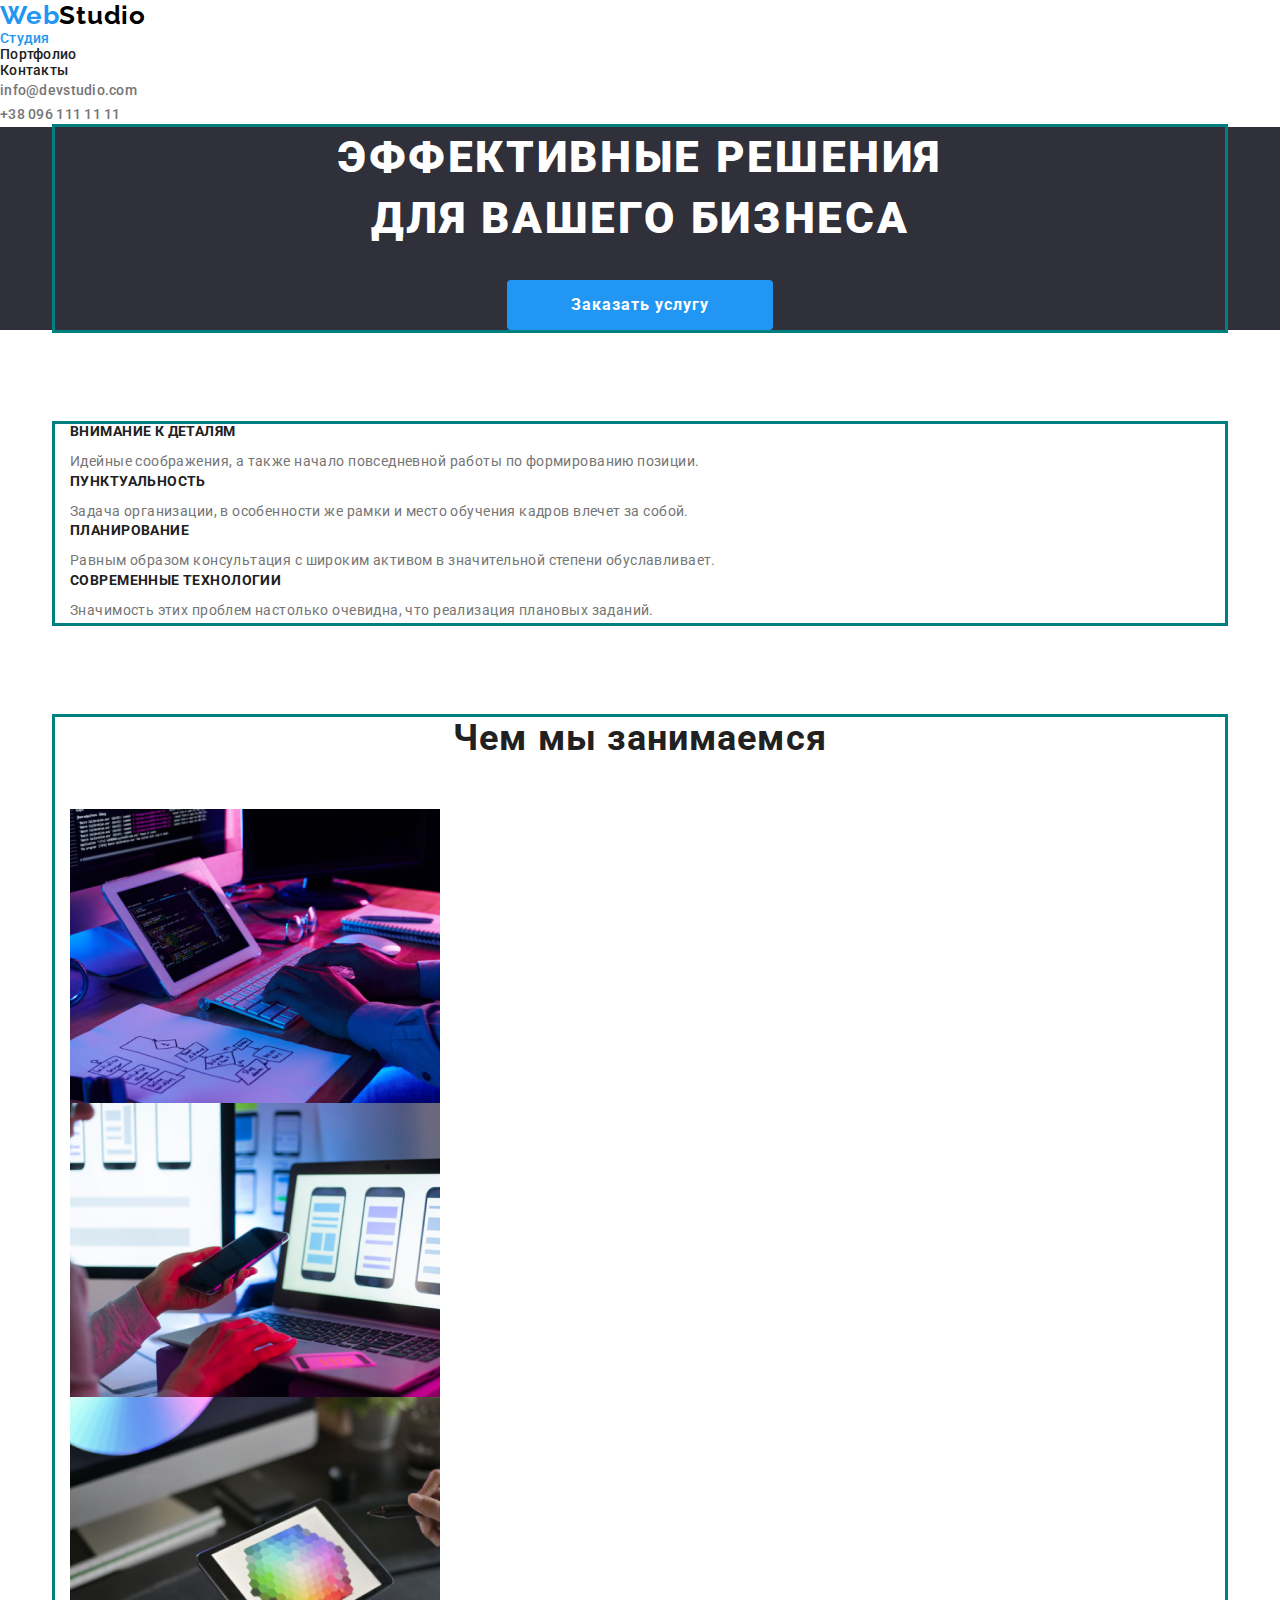
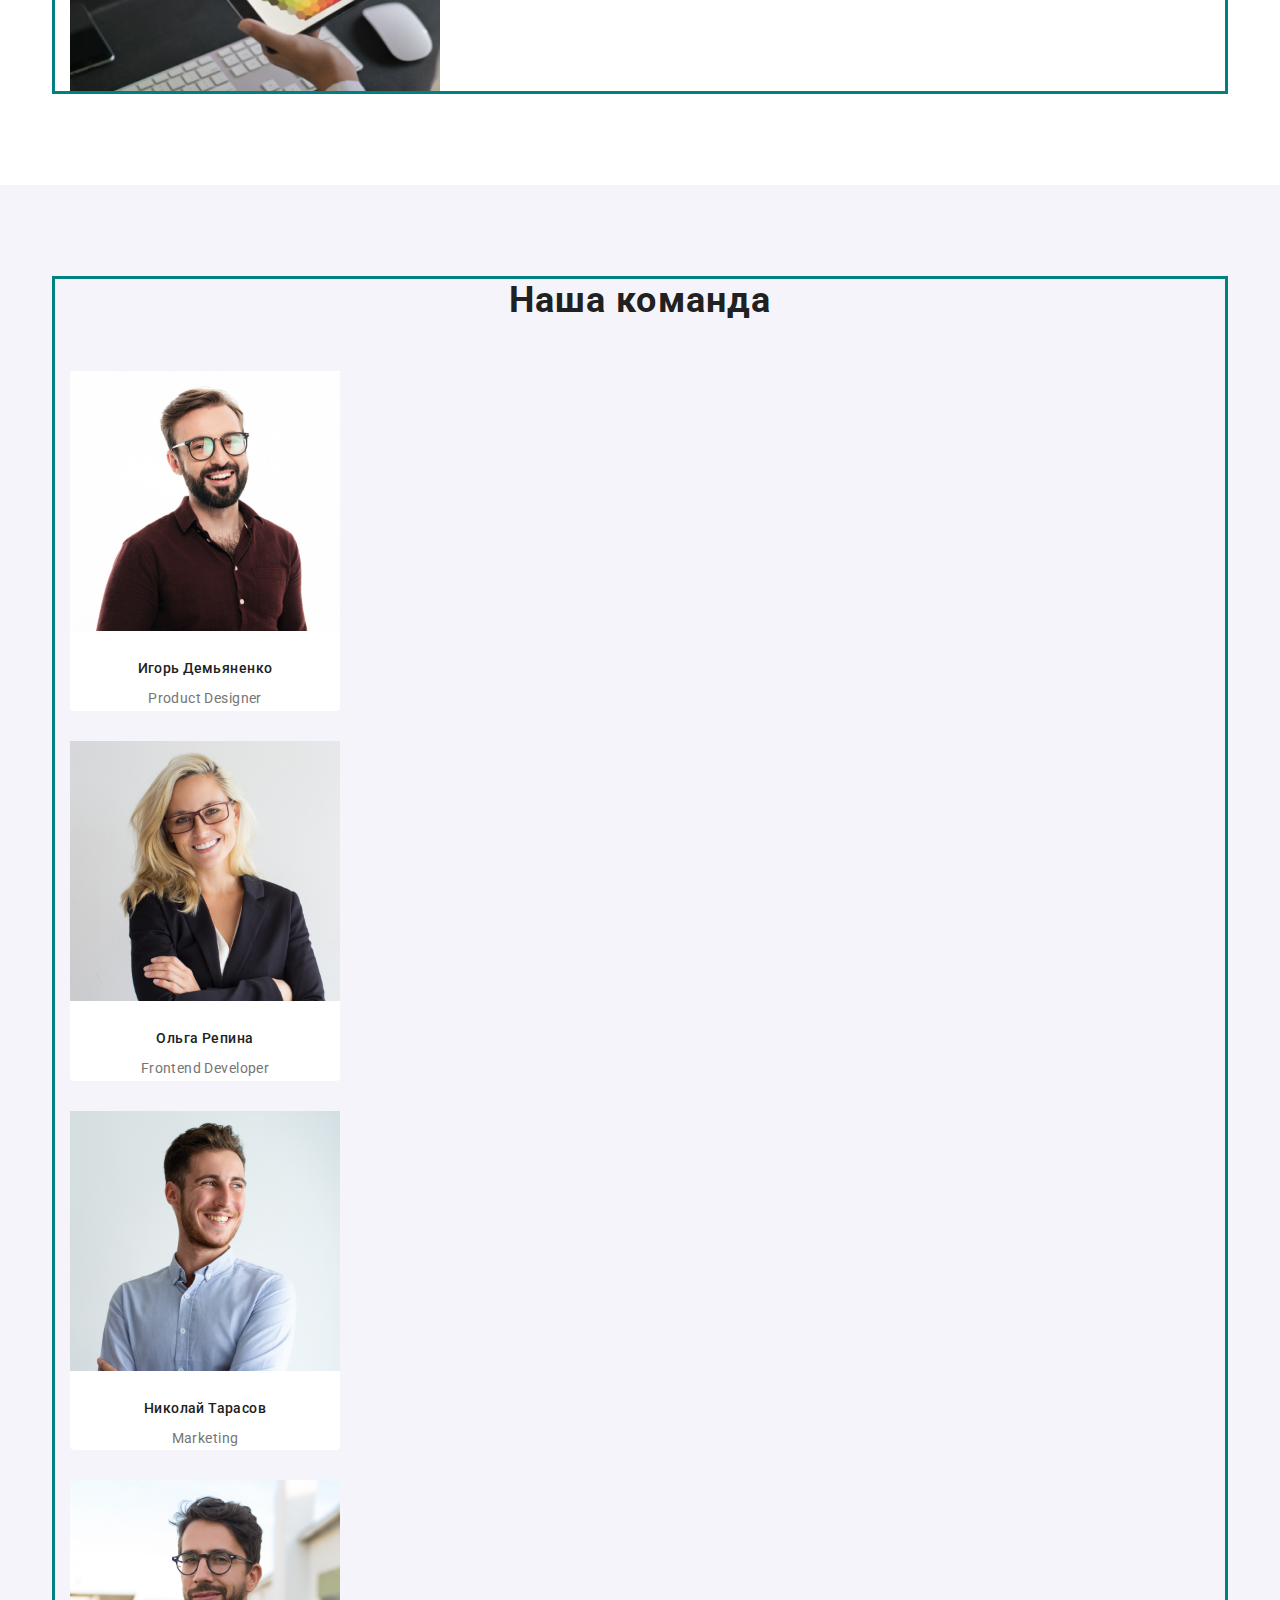
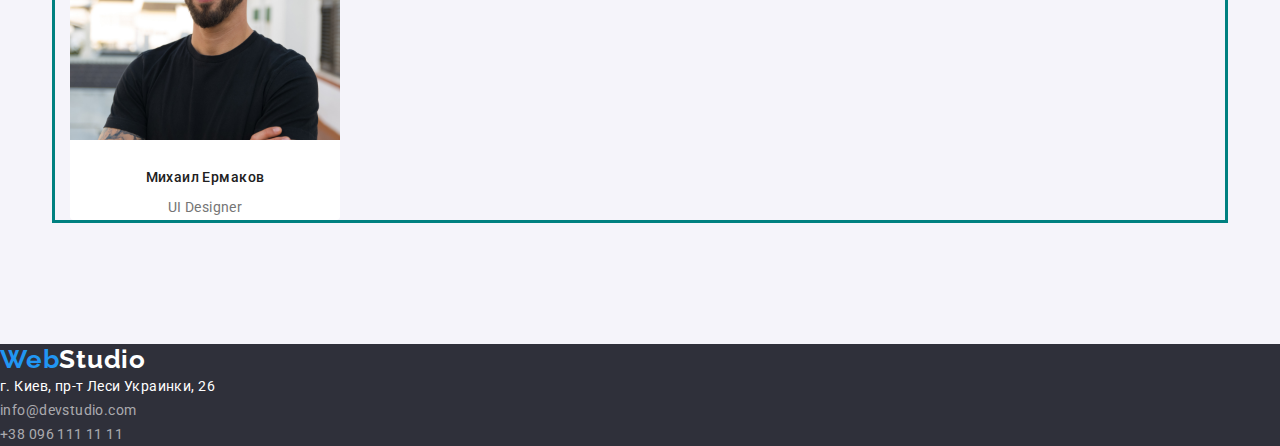
==== index.html @ fd67ffde "добавил вертикалные отспупы" ====
<!DOCTYPE html>
<html 
lang="ru">
<head>
<meta http-equiv="Content-Type" content="text/html;charset=UTF-8">
<title>WebStudio</title>
<link rel="stylesheet" href="https://cdnjs.cloudflare.com/ajax/libs/modern-normalize/1.0.0/modern-normalize.min.css">
<link rel="preconnect" href="https://fonts.gstatic.com">
<link href="https://fonts.googleapis.com/css2?family=Raleway:wght@700&family=Roboto:wght@400;500;700;900&display=swap" rel="stylesheet">
<link rel="stylesheet" href="./css/styles.css">      
</head>
    <body>
            <!-- Шапка сайта -->
            <header>
                <div class="nav-container">
                    <nav class="site-nav">
                        <div class="logo-container">
                            <a class="logo link" href="./index.html">
                                <p><span class="logo-part">Web</span>Studio</p>
                            </a>
                        </div>
                        <ul>
                            <li><a class="site-nav link current" href="#">Студия</a></li>
                            <li><a class="site-nav link" href="./portfolio.html">Портфолио</a></li>
                            <li><a class="site-nav link" href="#">Контакты</a></li>
                        </ul>
                    </nav>
                </div>
                <div class="contacts-container">
                    <ul class="auth-nav">
                        <li><a class="link" href="mailto:info@devstudio.com">info@devstudio.com</a></li>
                        <li><a class="link" href="tel:+380961111111">+38 096 111 11 11</a></li>
                    </ul>
                </div>
            </header>
            <main class="main">
                <!--Герой-->
                    <section class="hero"> 
                        <div class="container">
                        <h1 class="hero-title">Эффективные решения<br /> для вашего бизнеса</h1>
                        <button class="primary-button"><span class="primary-button">Заказать услугу</span></button>
                        </div>
                    </section>
                <!--Особенности-->
                    <section class="section">
                        <div class="container">
                            <h2 class="section-title"><span class="hidden">Особенности</span></h2>
                            <ul class="features-list">
                                <li>
                                    <h3 class="title">Внимание к деталям</h3>
                                    <p>Идейные соображения, а также начало повседневной работы по формированию позиции.</p>
                                </li>
                                <li>
                                    <h3 class="title">Пунктуальность</h3>
                                    <p>Задача организации, в особенности же рамки и место обучения кадров влечет за собой.</p>
                                </li>
                                <li>
                                    <h3 class="title">Планирование</h3>
                                    <p>Равным образом консультация с широким активом в значительной степени обуславливает.</p>
                                </li>
                                <li>
                                    <h3 class="title">Современные технологии</h3>
                                    <p>Значимость этих проблем настолько очевидна, что реализация плановых заданий.</p>
                                </li>
                            </ul>
                        </div>
                    </section>
                <!--Чем мы занимаемся-->
                    <section class="section">
                        <div class="container">
                        <h2 class="section-title">Чем мы занимаемся</h2>
                        <ul class="features-list">
                            <li>
                                <a class="link" href="#">
                                    <img class="image" src="./images/box1.jpg" alt="рабочее место" width="370" height="294"></a>
                            </li>
                            <li>
                                <a class="link" href="#">
                                    <img class="image" src="./images/box2.jpg" alt="работа за ноутбуком" width="370" height="294"></a>
                            </li>
                            <li>
                                <a class="link" href="#">
                                    <img class="image" src="./images/box3.jpg" alt="планшет в руке" width="370" height="294"></a>
                            </li>
                        </ul>
                        </div>
                    </section>
                <!--Наша команда-->
                    <section class="section-holder">
                        <div class="container">
                            <h2 class="section-title">Наша команда</h2>
                             <div class="team">
                                <ul class="features-box">
                                    <li>
                                    <img class="image" src="./images/img1.jpg" alt="Фото дизайнера" width="270" height="260">
                                    <h3 class="title">Игорь Демьяненко</h3>
                                    <p>Product Designer</p>
                                    </li>
                                     <li>
                                    <img class="image" src="./images/img2.jpg" alt="Фото разработчика" width="270" height="260">
                                    <h3 class="title">Ольга Репина</h3>
                                    <p>Frontend Developer</p>
                                     </li>
                                     <li>
                                    <img class="image" src="./images/img3.jpg" alt="Фото маркетолога" width="270" height="260">
                                    <h3 class="title">Николай Тарасов</h3>
                                    <p>Marketing</p>
                                     </li>
                                     <li>
                                    <img class="image" src="./images/img4.jpg" alt="Фото UI дизайнера" width="270" height="260">
                                    <h3 class="title">Михаил Ермаков</h3>
                                    <p>UI Designer</p>
                                    </li>
                                </ul>
                            </div>
                        </div>
                    </section>
            </main>
            <!-- Футер -->
            <footer class="footer">
                <div class="logo-container">
                    <a class="link" href="./index.html">
                        <p class="logo-sub"><span class="logo-part">Web</span>Studio</p>
                    </a>
                </div>
                <address class="address-container">
                    <p class="address-text">г. Киев, пр-т Леси Украинки, 26</p>
                </address>
                <ul class="items">
                    <li><a class="item" href="mailto:info@devstudio.com">info@devstudio.com</a></li>
                    <li><a class="item" href="tel:+380961111111">+38 096 111 11 11</a></li>
                </ul>
            </footer>
    </body>
</html>
---- css/styles.css ----
h1,
h2,
h3,
h4,
h5,
h6 {
  margin: 0;
}
*,
*::before,
*::after {
  box-sizing: border-box;
}
:root {
  --primary-text-color: #757575;
  --second-text-color: #ffffff;
  --title-text-color: #212121;
  --accent-color: #2196f3;
  --primary-bg-color: #ffffff;
  --second-bg-color: #2f303a;
  --section-bg-color: #f5f4fa;
}
.container {
  margin-left: auto;
  margin-right: auto;
  width: 1170px;
  padding: 0px 15px;
  outline: 3px solid teal;
}
/* Стили для index.html */

/* Header */
.nav-container {
}
.contacts-container {
}
.auth-nav .link {
  color: var(--primary-text-color);
  font-weight: 500;
  font-size: 14px;
  line-height: 1.14;
  letter-spacing: 0.02em;
}
body {
  margin: 0;
  font-family: 'Raleway', sans-serif;
  font-family: 'Roboto', sans-serif;
  background-color: var(--primary-bg-color);
  color: var(--primary-text-color);
  font-style: normal;
  font-weight: 400;
  font-size: 14px;
  line-height: 1.7;
  letter-spacing: 0.03em;
}
ul {
  padding: 0;
  margin: 0;
  list-style: none;
}
.link {
  text-decoration: none;
}

.auth-nav .link:hover,
.auth-nav .link:focus {
  color: var(--accent-color);
}
/* logo */
.logo-container p {
  margin: 0;
}
.logo {
  font-family: Raleway;
  font-weight: 700;
  font-size: 26px;
  line-height: 1.2;
  letter-spacing: 0.03em;
  color: #000000;
}
.logo-part {
  color: var(--accent-color);
}
/*Site-nav*/
.site-nav {
  color: var(--title-text-color);
  font-weight: 500;
  font-size: 14px;
  line-height: 1.14;
  letter-spacing: 0.02em;
}
.site-nav.link:hover,
.site-nav.link:focus {
  color: var(--accent-color);
}
.site-nav.link.current {
  color: var(--accent-color);
}
/* Hero */
.hero-container {
}
.hero {
  margin-bottom: 94px;
  background-color: var(--second-bg-color);
  align-items: center;
  text-align: center;
}
.hero-title {
  margin-bottom: 30px;
  color: var(--second-text-color);
  font-weight: 900;
  font-size: 44px;
  line-height: 1.4;
  text-align: center;
  letter-spacing: 0.06em;
  text-transform: uppercase;
}
/* Button */
.primary-button {
  padding: 10px 32px;
  border-radius: 4px;
  border: none;
  min-width: 200px;
  height: 50px;
  background-color: var(--accent-color);
  color: var(--second-text-color);
  font-weight: 700;
  font-size: 16px;
  line-height: 1.9;
  letter-spacing: 0.06em;
  outline: transparent;
  cursor: pointer;
}

/* Sections */
.hidden {
  position: absolute;
  clip: rect(0 0 0 0);
  width: 1px;
  height: 1px;
  margin: -1px;
}
.holder-container {
}
.team {
}
.section-holder {
  padding: 94px 0px;
  background-color: var(--section-bg-color);
}
.section {
  margin-bottom: 94px;
}
.section-title {
  margin-bottom: 50px;
  color: var(--title-text-color);
  font-weight: 700;
  font-size: 36px;
  line-height: 1.17;
  text-align: center;
  letter-spacing: 0.03em;
}
/* Features */
.image {
  display: block;
}
.features-container {
  margin-bottom: 94px;
}
.features-list p {
  margin: 0;
}
.features-list .title {
  margin-bottom: 10px;
  color: var(--title-text-color);
  font-weight: 700;
  font-size: 14px;
  line-height: 1.14;
  letter-spacing: 0.03em;
  text-transform: uppercase;
}
.features-box p {
  margin: 0;
}
.features-box li {
  border-radius: 0px 0px 4px 4px;
  background-color: var(--second-text-color);
  width: 270px;
  text-align: center;
}
.features-box .image {
  margin-bottom: 30px;
}
.team p {
  margin-bottom: 30px;
}
.features-box .title {
  margin-bottom: 10px;
  color: var(--title-text-color);
  font-weight: 500;
  font-size: 14px;
  line-height: 1.14;
  letter-spacing: 0.03em;
}
/* Footer */
.footer {
  background-color: var(--second-bg-color);
}
.footer .item {
  color: rgba(255, 255, 255, 0.6);
  text-decoration: none;
  font-weight: 400;
  font-size: 14px;
  line-height: 1.7;
  letter-spacing: 0.03em;
}
.logo-sub {
  color: var(--second-text-color);
  font-family: Raleway;
  font-weight: 700;
  font-size: 26px;
  line-height: 1.19;
  letter-spacing: 0.03em;
}
.address-container p {
  margin: 0;
}
.address-text {
  color: var(--second-text-color);
  font-style: normal;
  font-weight: 400;
  font-size: 14px;
  line-height: 1.7;
  letter-spacing: 0.03em;
}
/*Стили для portfolio.html */
.filter-list {
  font-weight: 500;
  font-size: 16px;
  line-height: 1.6;
}
.main-content {
  font-weight: 400;
  font-size: 16px;
  line-height: 1.9;
  letter-spacing: 0.03em;
}
.item-title {
  margin-bottom: 4px;
  color: var(--title-text-color);
  font-weight: 700;
  font-size: 18px;
  line-height: 2;
  letter-spacing: 0.06em;
}
.picture {
  display: block;
  margin-bottom: 20px;
}
.item .description {
  margin-bottom: 20px;
}
.main-items p {
  margin: 0px;
}
.main-items > .item {
  background-color: var(--primary-bg-color);
  border: 1px solid #eeeeee;
  width: 370px;
}
.main-items .link {
  color: var(--primary-text-color);
}
/* Button */
.filter-list > .button:hover,
.filter-list > .button:focus {
  color: var(--second-text-color);
  background-color: var(--accent-color);
  cursor: pointer;
}
.filter-list > .button {
  padding: 6px 22px;
  border-radius: 4px;
  border: none;
  min-width: 73px;
  height: 38px;
  font-weight: 500;
  font-size: 16px;
  line-height: 1.6;
  text-align: center;
  letter-spacing: 0.03em;
  outline: transparent;
}
.filter {
  margin-bottom: 50px;
}
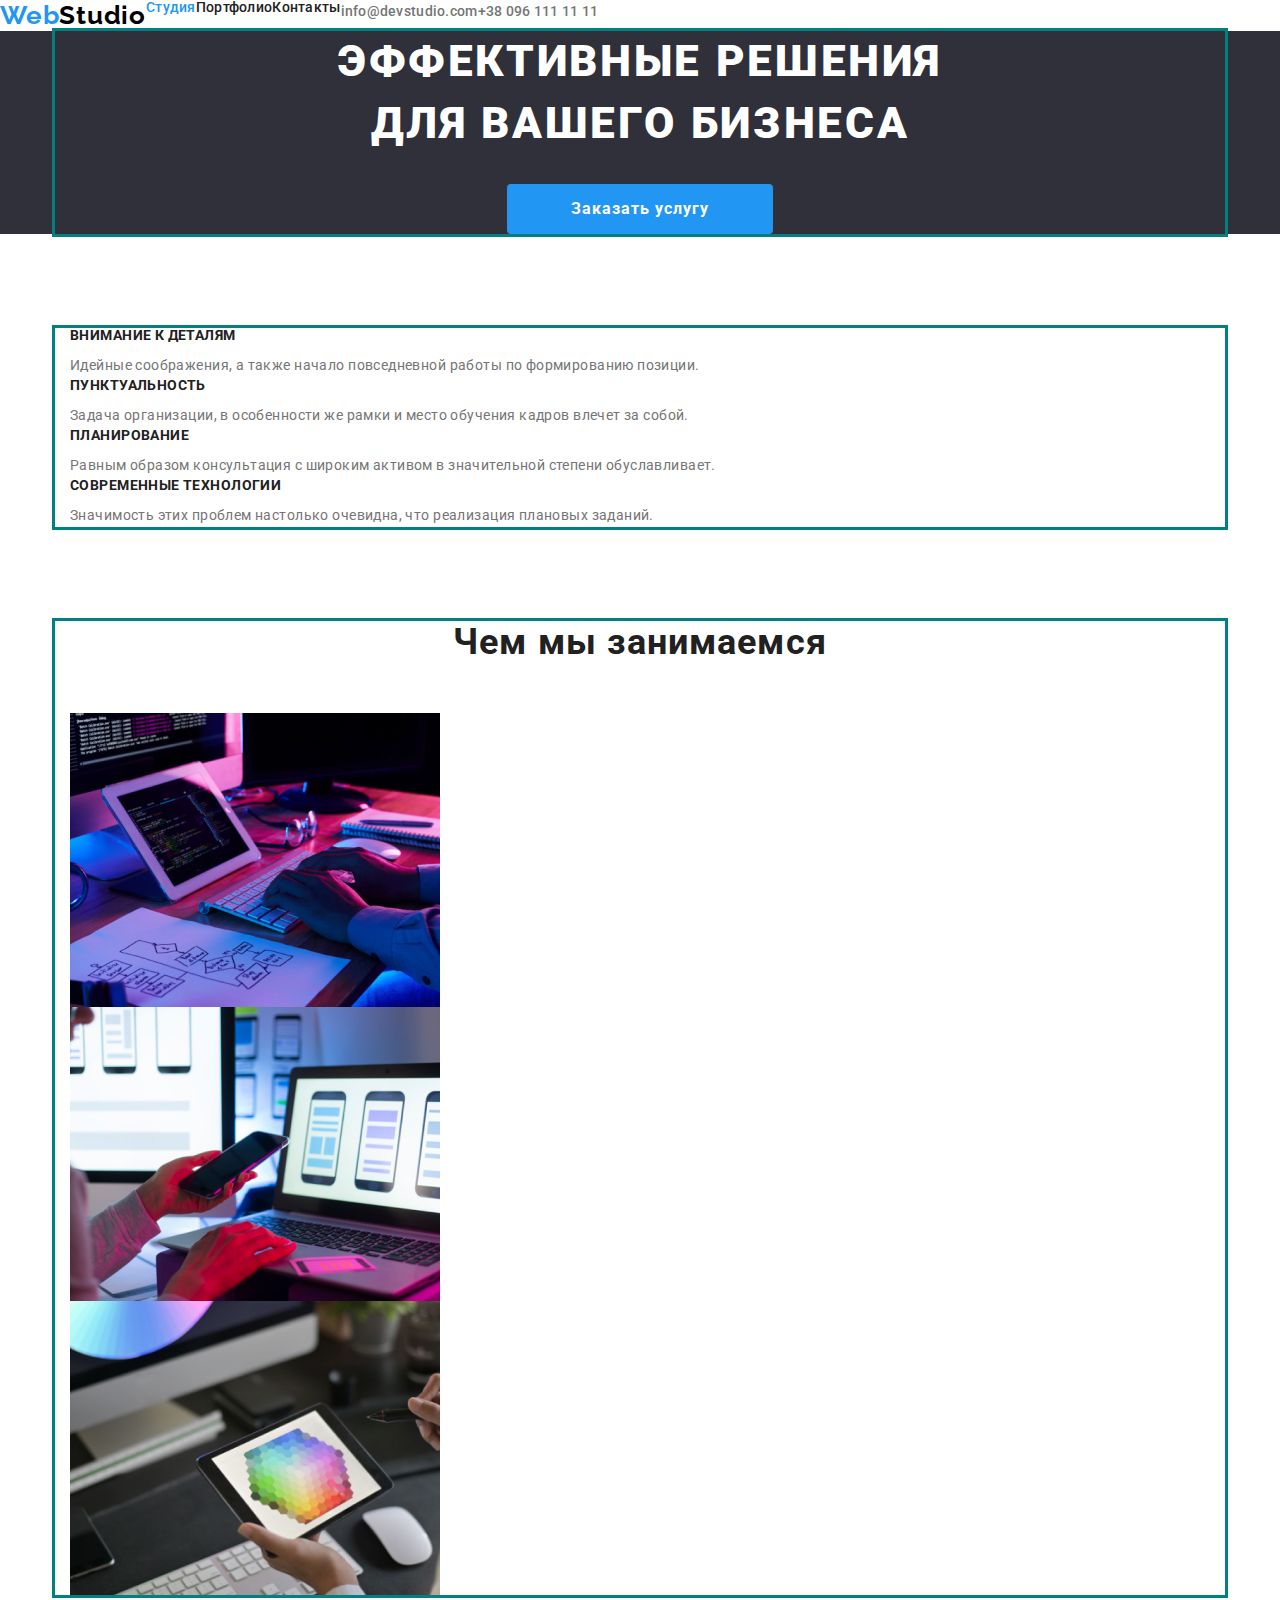
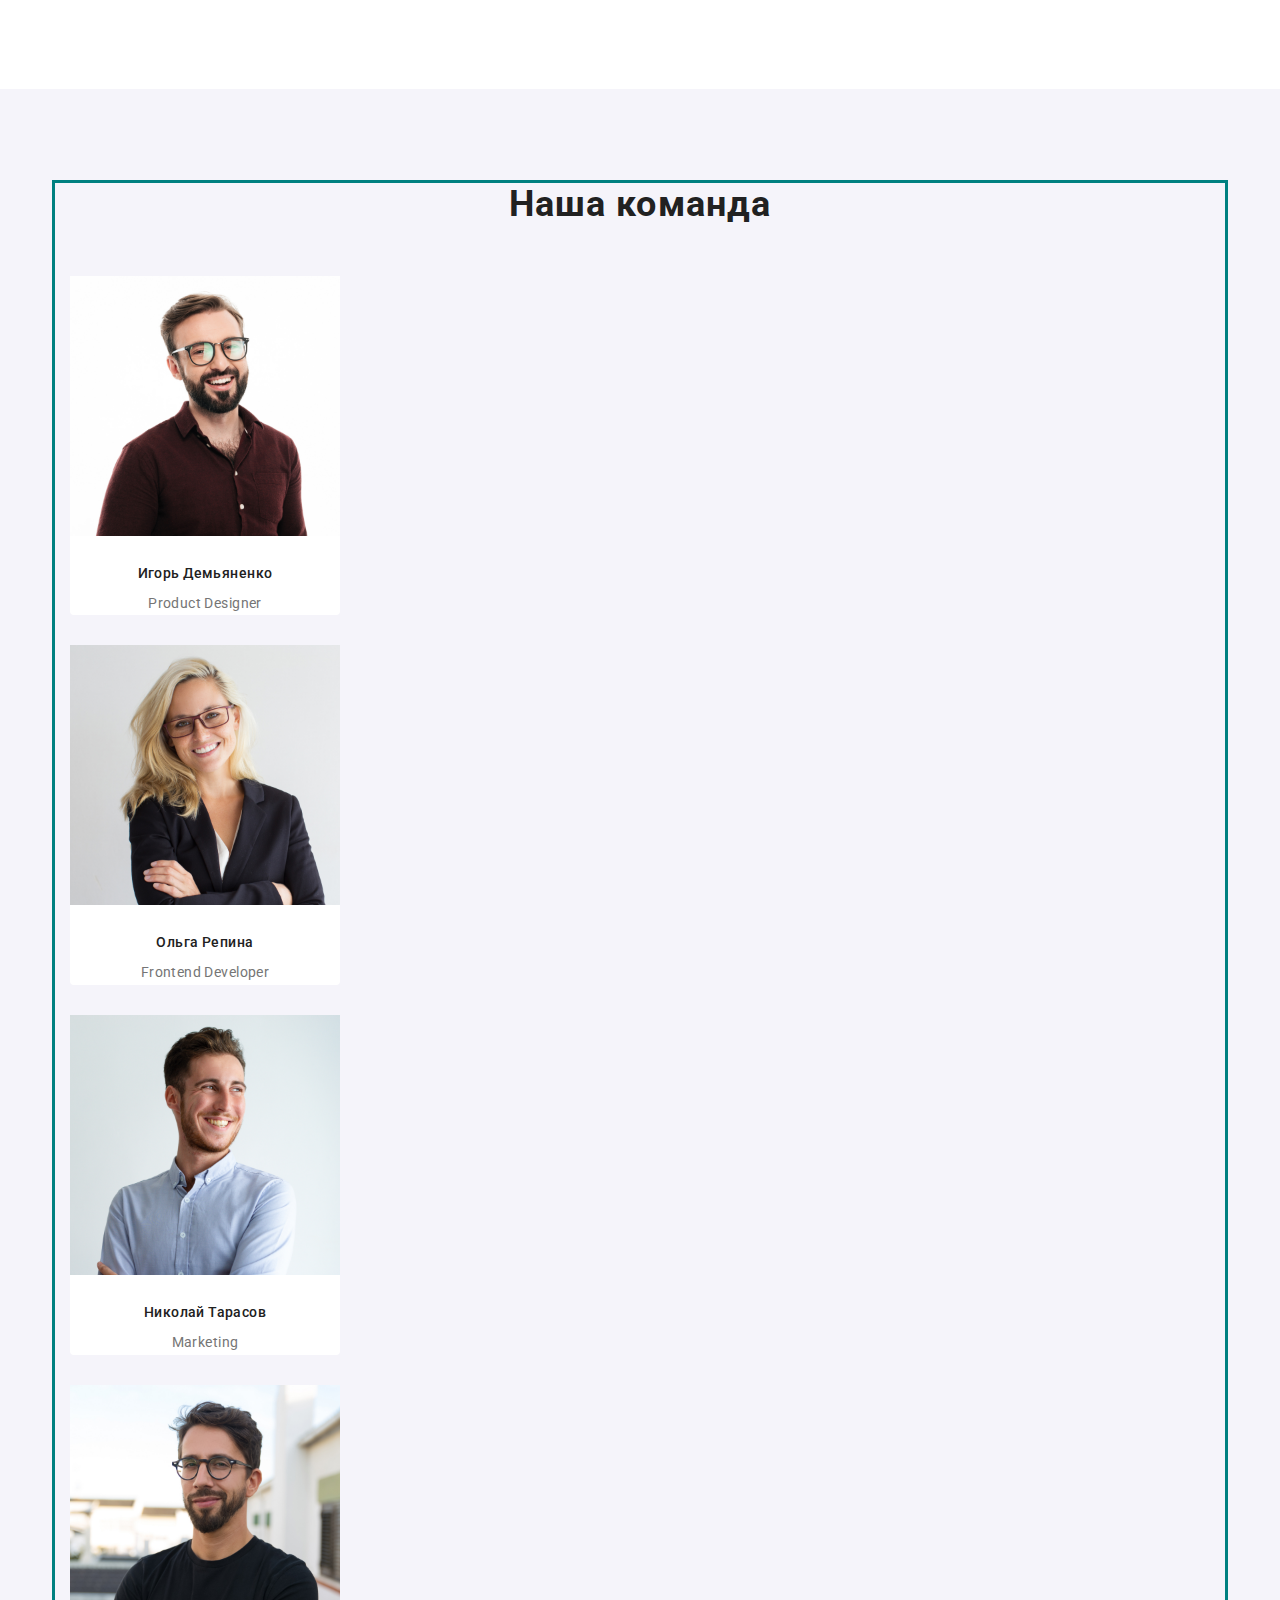
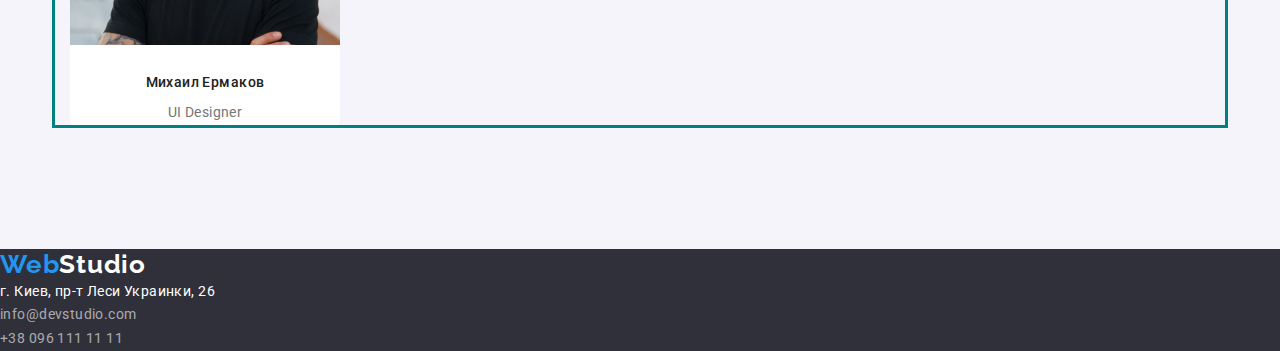
==== commit 19ac5d5b: "начал добавлять в шедер дисплей флекс" ====
--- a/index.html
+++ b/index.html
@@ -12,25 +12,26 @@
     <body>
             <!-- Шапка сайта -->
             <header>
-                <div class="nav-container">
-                    <nav class="site-nav">
+                <div class="site-navigation">
+                    <nav>
                         <div class="logo-container">
                             <a class="logo link" href="./index.html">
                                 <p><span class="logo-part">Web</span>Studio</p>
                             </a>
+                        
+                            <ul class="nav-container">
+                                <li><a class="site-nav link current" href="#">Студия</a></li>
+                                <li><a class="site-nav link" href="./portfolio.html">Портфолио</a></li>
+                                <li><a class="site-nav link" href="#">Контакты</a></li>
+                            </ul>
                         </div>
-                        <ul>
-                            <li><a class="site-nav link current" href="#">Студия</a></li>
-                            <li><a class="site-nav link" href="./portfolio.html">Портфолио</a></li>
-                            <li><a class="site-nav link" href="#">Контакты</a></li>
+                    </nav>
+                     <div class="site-contacts">
+                        <ul class="auth-nav">
+                            <li><a class="link" href="mailto:info@devstudio.com">info@devstudio.com</a></li>
+                             <li><a class="link" href="tel:+380961111111">+38 096 111 11 11</a></li>
                         </ul>
-                    </nav>
-                </div>
-                <div class="contacts-container">
-                    <ul class="auth-nav">
-                        <li><a class="link" href="mailto:info@devstudio.com">info@devstudio.com</a></li>
-                        <li><a class="link" href="tel:+380961111111">+38 096 111 11 11</a></li>
-                    </ul>
+                    </div>
                 </div>
             </header>
             <main class="main">
--- a/css/styles.css
+++ b/css/styles.css
@@ -30,10 +30,20 @@
 /* Стили для index.html */
 
 /* Header */
+
+.site-navigation {
+  display: flex;
+}
 .nav-container {
-}
-.contacts-container {
-}
+  display: flex;
+}
+.auth-nav {
+  display: flex;
+}
+.logo-container {
+  display: flex;
+}
+
 .auth-nav .link {
   color: var(--primary-text-color);
   font-weight: 500;
@@ -83,6 +93,7 @@
 }
 /*Site-nav*/
 .site-nav {
+  display: flex;
   color: var(--title-text-color);
   font-weight: 500;
   font-size: 14px;
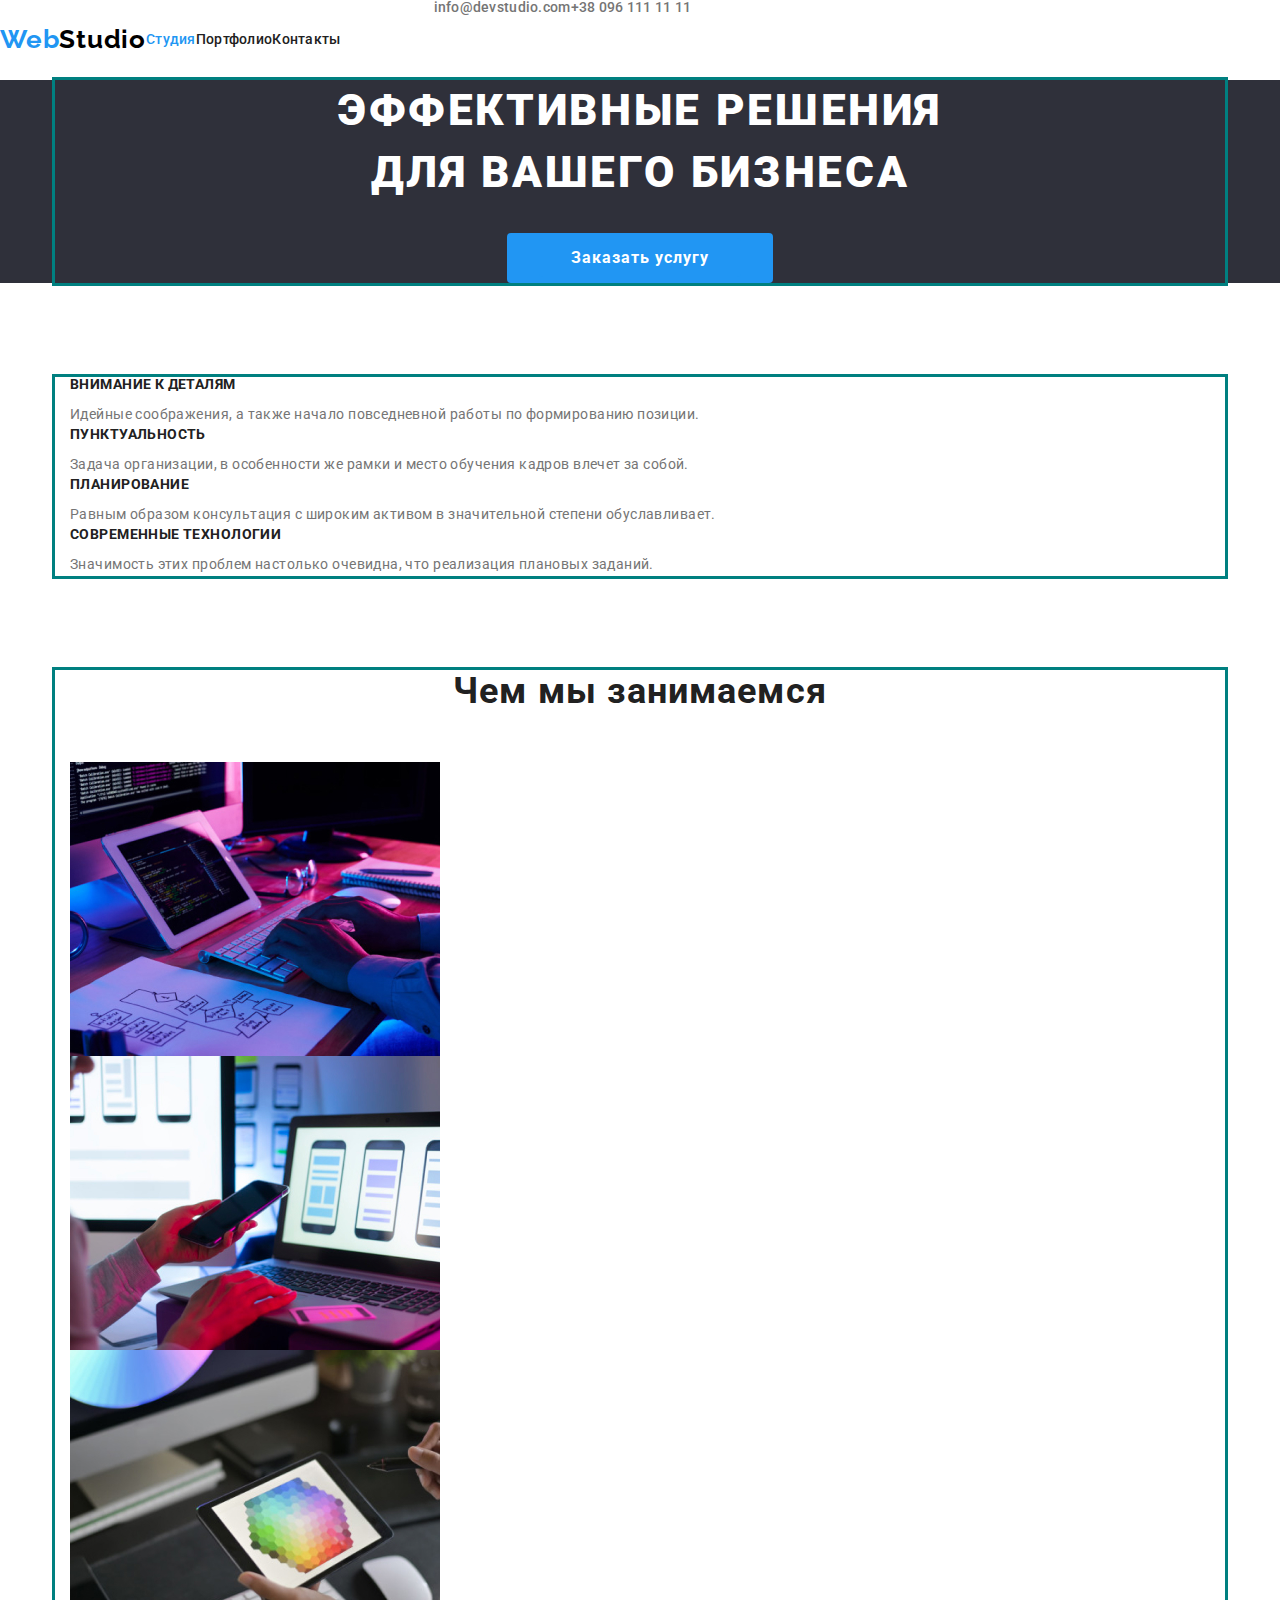
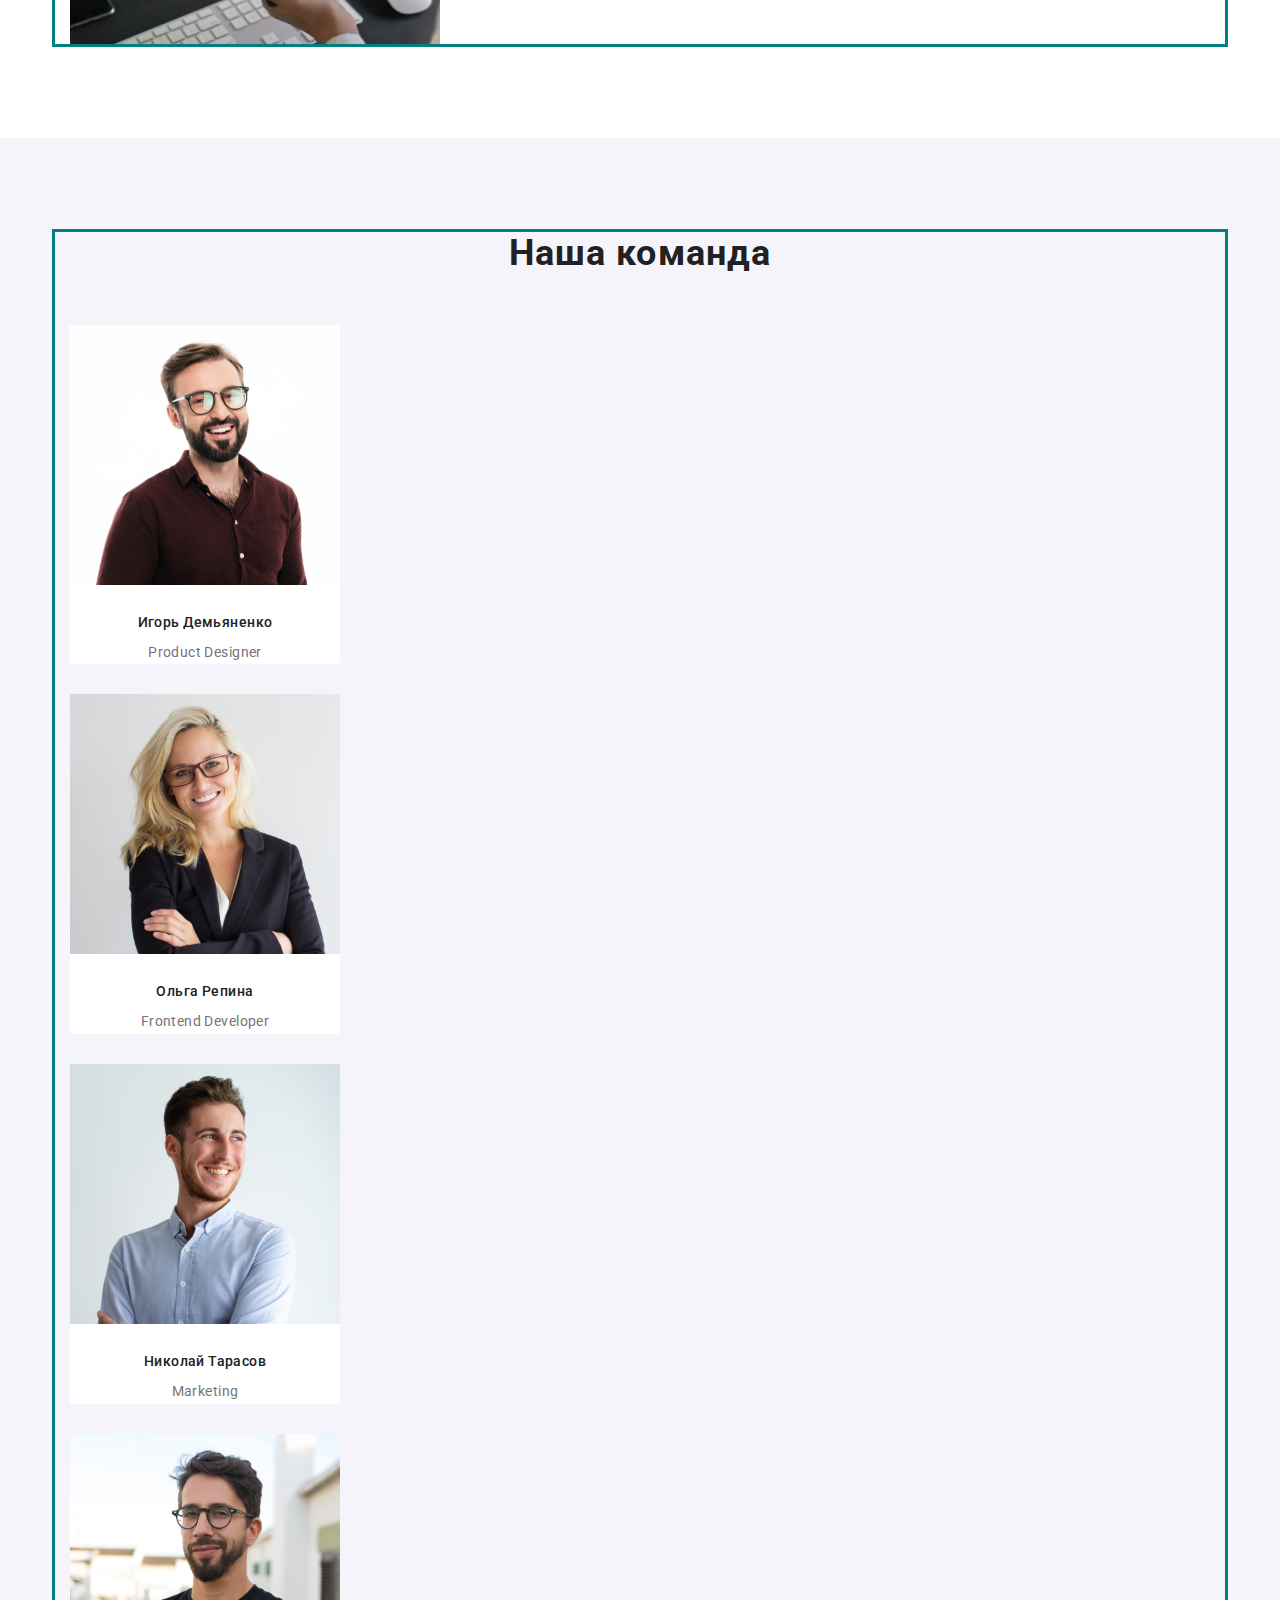
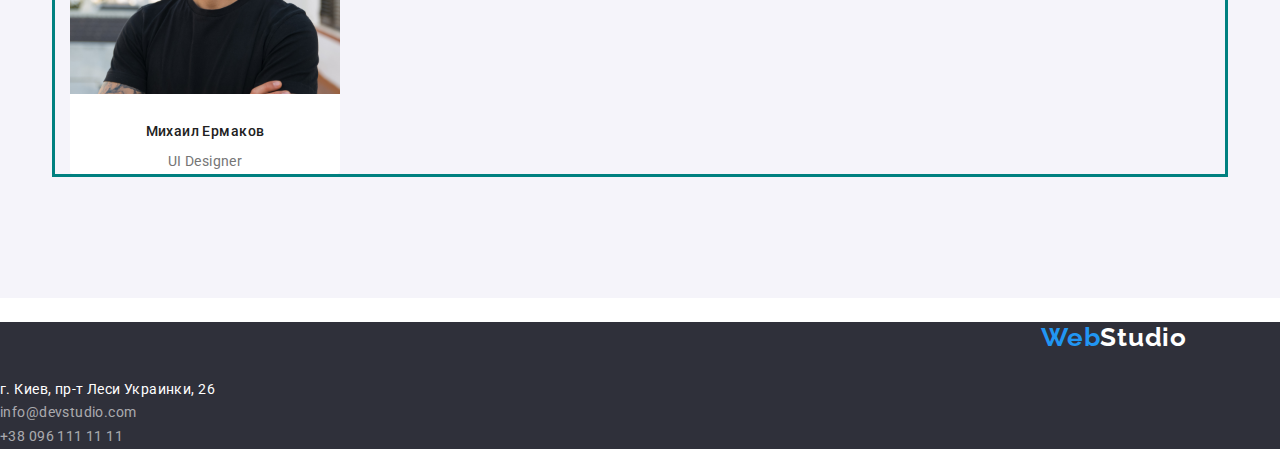
==== commit 751aeedb: "немного подкоректировал хедер" ====
--- a/index.html
+++ b/index.html
@@ -26,7 +26,7 @@
                             </ul>
                         </div>
                     </nav>
-                     <div class="site-contacts">
+                    <div class="site-contacts">
                         <ul class="auth-nav">
                             <li><a class="link" href="mailto:info@devstudio.com">info@devstudio.com</a></li>
                              <li><a class="link" href="tel:+380961111111">+38 096 111 11 11</a></li>
--- a/css/styles.css
+++ b/css/styles.css
@@ -30,21 +30,36 @@
 /* Стили для index.html */
 
 /* Header */
-
+.site-contacts {
+}
 .site-navigation {
   display: flex;
+  justify-content: flex-start;
 }
 .nav-container {
   display: flex;
+  justify-content: center;
 }
 .auth-nav {
   display: flex;
 }
+.logo-container .nav-container {
+  display: flex;
+  align-items: center;
+  ma
+}
+
 .logo-container {
-  display: flex;
+  justify-content: flex-end;
+  display: flex;
+  margin-top: 24px;
+  margin-bottom: 25px;
+  margin-right: 93px;
 }
 
 .auth-nav .link {
+    display: flex;
+  align-items: center;
   color: var(--primary-text-color);
   font-weight: 500;
   font-size: 14px;
@@ -77,6 +92,9 @@
   color: var(--accent-color);
 }
 /* logo */
+.logo-container > .logo {
+  align-items: center;
+}
 .logo-container p {
   margin: 0;
 }
@@ -226,6 +244,7 @@
   letter-spacing: 0.03em;
 }
 .logo-sub {
+  justify-content: flex-start;
   color: var(--second-text-color);
   font-family: Raleway;
   font-weight: 700;
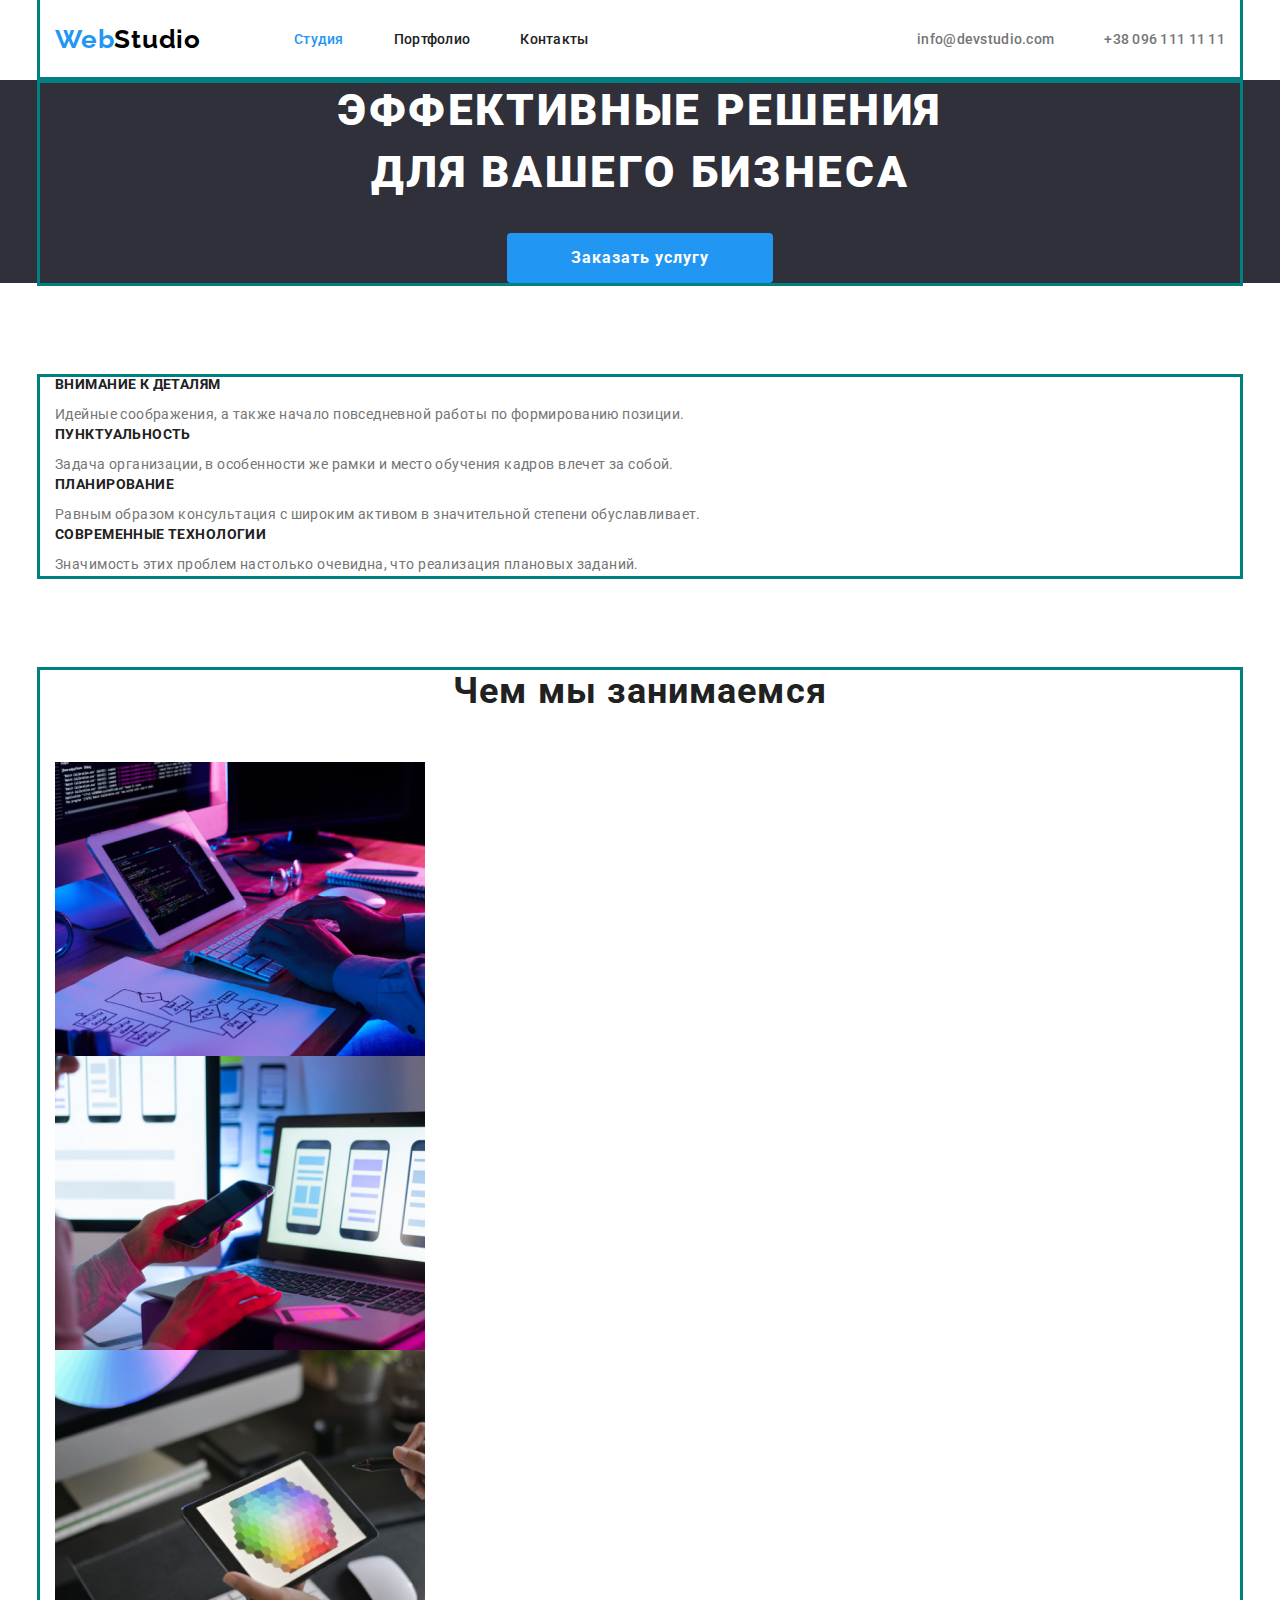
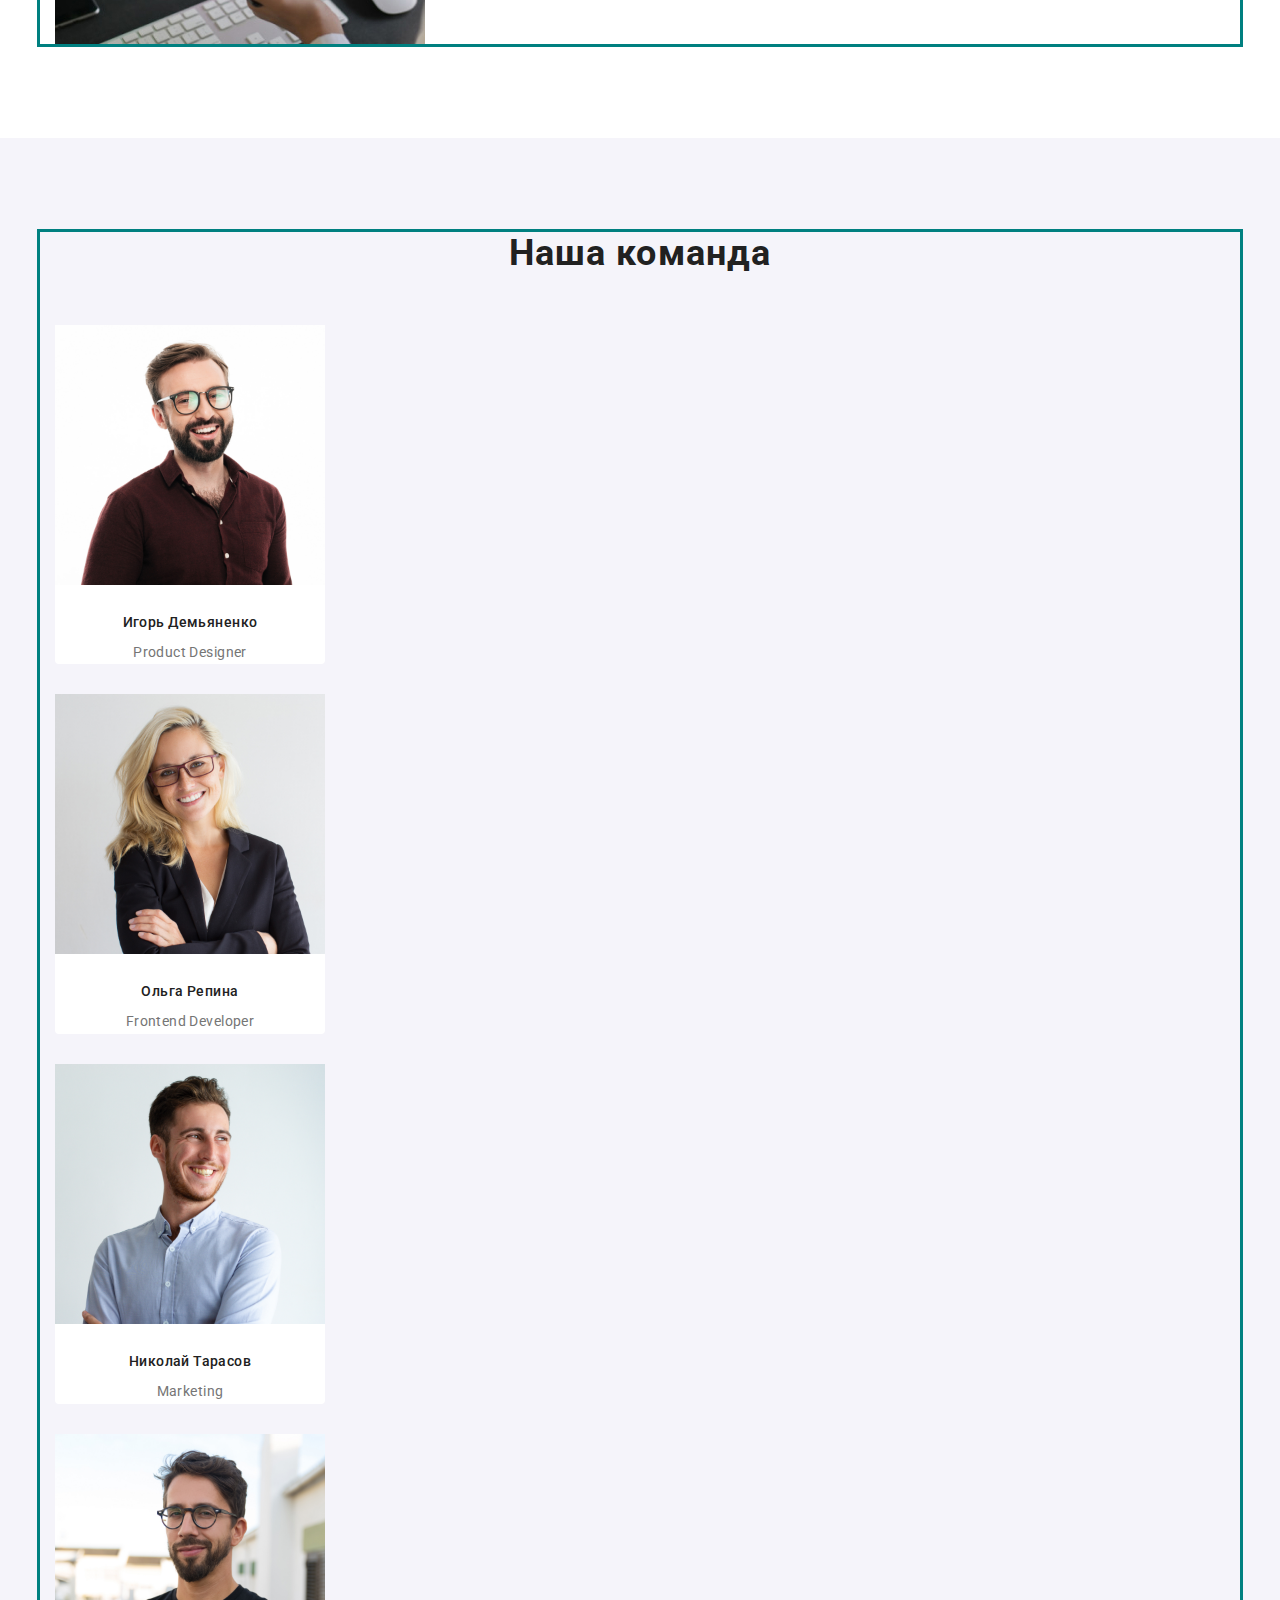
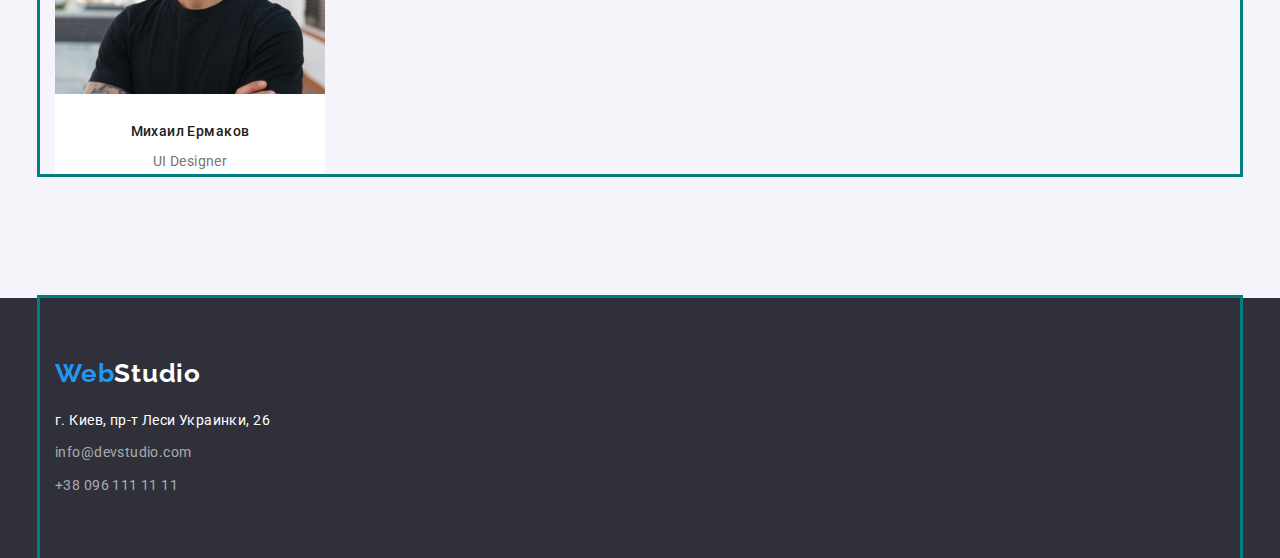
==== commit d54db127: "добавил флексы и отцентрировал шапку и футер" ====
--- a/index.html
+++ b/index.html
@@ -11,25 +11,25 @@
 </head>
     <body>
             <!-- Шапка сайта -->
-            <header>
+            <header class="container">
                 <div class="site-navigation">
                     <nav>
-                        <div class="logo-container">
+                    <div class="logo-container">
                             <a class="logo link" href="./index.html">
                                 <p><span class="logo-part">Web</span>Studio</p>
                             </a>
                         
                             <ul class="nav-container">
-                                <li><a class="site-nav link current" href="#">Студия</a></li>
-                                <li><a class="site-nav link" href="./portfolio.html">Портфолио</a></li>
-                                <li><a class="site-nav link" href="#">Контакты</a></li>
+                                <li class="send"><a class="site-nav link current" href="#">Студия</a></li>
+                                <li class="send"><a class="site-nav link" href="./portfolio.html">Портфолио</a></li>
+                                <li class="send"><a class="site-nav link" href="#">Контакты</a></li>
                             </ul>
                         </div>
                     </nav>
                     <div class="site-contacts">
                         <ul class="auth-nav">
-                            <li><a class="link" href="mailto:info@devstudio.com">info@devstudio.com</a></li>
-                             <li><a class="link" href="tel:+380961111111">+38 096 111 11 11</a></li>
+                            <li class="send"><a class="link" href="mailto:info@devstudio.com">info@devstudio.com</a></li>
+                             <li class="send"><a class="link" href="tel:+380961111111">+38 096 111 11 11</a></li>
                         </ul>
                     </div>
                 </div>
@@ -119,19 +119,22 @@
             </main>
             <!-- Футер -->
             <footer class="footer">
-                <div class="logo-container">
-                    <a class="link" href="./index.html">
-                        <p class="logo-sub"><span class="logo-part">Web</span>Studio</p>
-                    </a>
+                <div class="footer-container container">
+                    <div class="logo-container">
+                        <a class="link" href="./index.html">
+                            <p class="logo-sub"><span class="logo-part">Web</span>Studio</p>
+                        </a>
+                    </div>
+                    <address class="address-container">
+                        <p class="address-text">г. Киев, пр-т Леси Украинки, 26</p>
+                    </address>
+                    <ul class="items">
+                        <li class="footer-link"><a class="item" href="mailto:info@devstudio.com">info@devstudio.com</a></li>
+                        <li class="footer-link"><a class="item" href="tel:+380961111111">+38 096 111 11 11</a></li>
+                    </ul>
                 </div>
-                <address class="address-container">
-                    <p class="address-text">г. Киев, пр-т Леси Украинки, 26</p>
-                </address>
-                <ul class="items">
-                    <li><a class="item" href="mailto:info@devstudio.com">info@devstudio.com</a></li>
-                    <li><a class="item" href="tel:+380961111111">+38 096 111 11 11</a></li>
-                </ul>
             </footer>
+                
     </body>
 </html>
 
--- a/css/styles.css
+++ b/css/styles.css
@@ -23,49 +23,65 @@
 .container {
   margin-left: auto;
   margin-right: auto;
-  width: 1170px;
+  width: 1200px;
   padding: 0px 15px;
   outline: 3px solid teal;
 }
 /* Стили для index.html */
 
 /* Header */
+.header-page {
+  border: 1px solid #ececec;
+}
 .site-contacts {
+  margin-left: auto;
+  align-items: center;
+  display: flex;
 }
 .site-navigation {
   display: flex;
   justify-content: flex-start;
 }
+
 .nav-container {
-  display: flex;
-  justify-content: center;
-}
+  align-items: center;
+  display: flex;
+  margin-left: 93px;
+}
+.nav-container .send + .send {
+  margin-left: 50px;
+  margin-top: 32px;
+  margin-bottom: 32px;
+}
+
 .auth-nav {
   display: flex;
-}
-.logo-container .nav-container {
-  display: flex;
-  align-items: center;
-  ma
+  align-items: center;
+}
+.auth-nav .send {
+  margin-top: 32px;
+  margin-bottom: 32px;
+}
+.auth-nav .send + .send {
+  margin-left: 50px;
+  margin-top: 32px;
+  margin-bottom: 32px;
 }
 
 .logo-container {
-  justify-content: flex-end;
-  display: flex;
-  margin-top: 24px;
-  margin-bottom: 25px;
-  margin-right: 93px;
+  align-items: center;
+  display: flex;
 }
 
 .auth-nav .link {
-    display: flex;
-  align-items: center;
+  display: block;
   color: var(--primary-text-color);
   font-weight: 500;
   font-size: 14px;
   line-height: 1.14;
   letter-spacing: 0.02em;
 }
+/* Portfolio-main */
 body {
   margin: 0;
   font-family: 'Raleway', sans-serif;
@@ -94,6 +110,8 @@
 /* logo */
 .logo-container > .logo {
   align-items: center;
+  margin-top: 24px;
+  margin-bottom: 25px;
 }
 .logo-container p {
   margin: 0;
@@ -171,8 +189,12 @@
 }
 .holder-container {
 }
-.team {
-}
+/* .item>.picture {
+display: block;
+  max-width: 100%;
+  height: auto;
+
+} */
 .section-holder {
   padding: 94px 0px;
   background-color: var(--section-bg-color);
@@ -232,6 +254,25 @@
   letter-spacing: 0.03em;
 }
 /* Footer */
+.footer-container {
+  align-items: center;
+  justify-content: flex-start;
+  background-color: var(--second-bg-color);
+}
+.footer-container .item + .item {
+  margin-bottom: 9px;
+}
+.logo-container .logo-sub {
+  margin-top: 60px;
+  margin-bottom: 20px;
+}
+.items .footer-link:first-child {
+  margin-bottom: 9px;
+}
+.items .footer-link:last-child {
+  padding-bottom: 60px;
+}
+
 .footer {
   background-color: var(--second-bg-color);
 }
@@ -243,6 +284,7 @@
   line-height: 1.7;
   letter-spacing: 0.03em;
 }
+
 .logo-sub {
   justify-content: flex-start;
   color: var(--second-text-color);
@@ -251,6 +293,9 @@
   font-size: 26px;
   line-height: 1.19;
   letter-spacing: 0.03em;
+}
+.address-container {
+  margin-bottom: 9px;
 }
 .address-container p {
   margin: 0;
@@ -276,6 +321,7 @@
   letter-spacing: 0.03em;
 }
 .item-title {
+  margin: 0px 24px;
   margin-bottom: 4px;
   color: var(--title-text-color);
   font-weight: 700;
@@ -283,23 +329,55 @@
   line-height: 2;
   letter-spacing: 0.06em;
 }
+.item> .link{
+  display: block;
+}
 .picture {
   display: block;
+  max-width: 100%;
+  height: auto;
+}
+/* .item .description {
   margin-bottom: 20px;
-}
-.item .description {
-  margin-bottom: 20px;
-}
-.main-items p {
+} */
+/* .item {
+  display: flex;
+  flex-wrap: wrap;
+  width: 370px;
+  background-color: teal; */
+}
+/* .main-items p {
+  margin: 0px; */
+}
+.main-box .item {
+  margin-right: 0px;
+  display: flex;
+  flex-wrap: wrap;
+}
+/* .main-items > li{
   margin: 0px;
-}
-.main-items > .item {
+} */
+.main-items .item:nth-last-child(-n+3)
+{
+margin-bottom: 0px;
+}
+.main-items .item:nth-child(3n) {
+margin-right: 0px;
+}
+.main-items .item {
+  margin-right: 30px;
+ display: inline-block;
   background-color: var(--primary-bg-color);
   border: 1px solid #eeeeee;
   width: 370px;
 }
 .main-items .link {
+  display:inline-block;
   color: var(--primary-text-color);
+}
+.main-items .description {
+  margin: 0px 24px 20px;
+  padding: 0px;
 }
 /* Button */
 .filter-list > .button:hover,
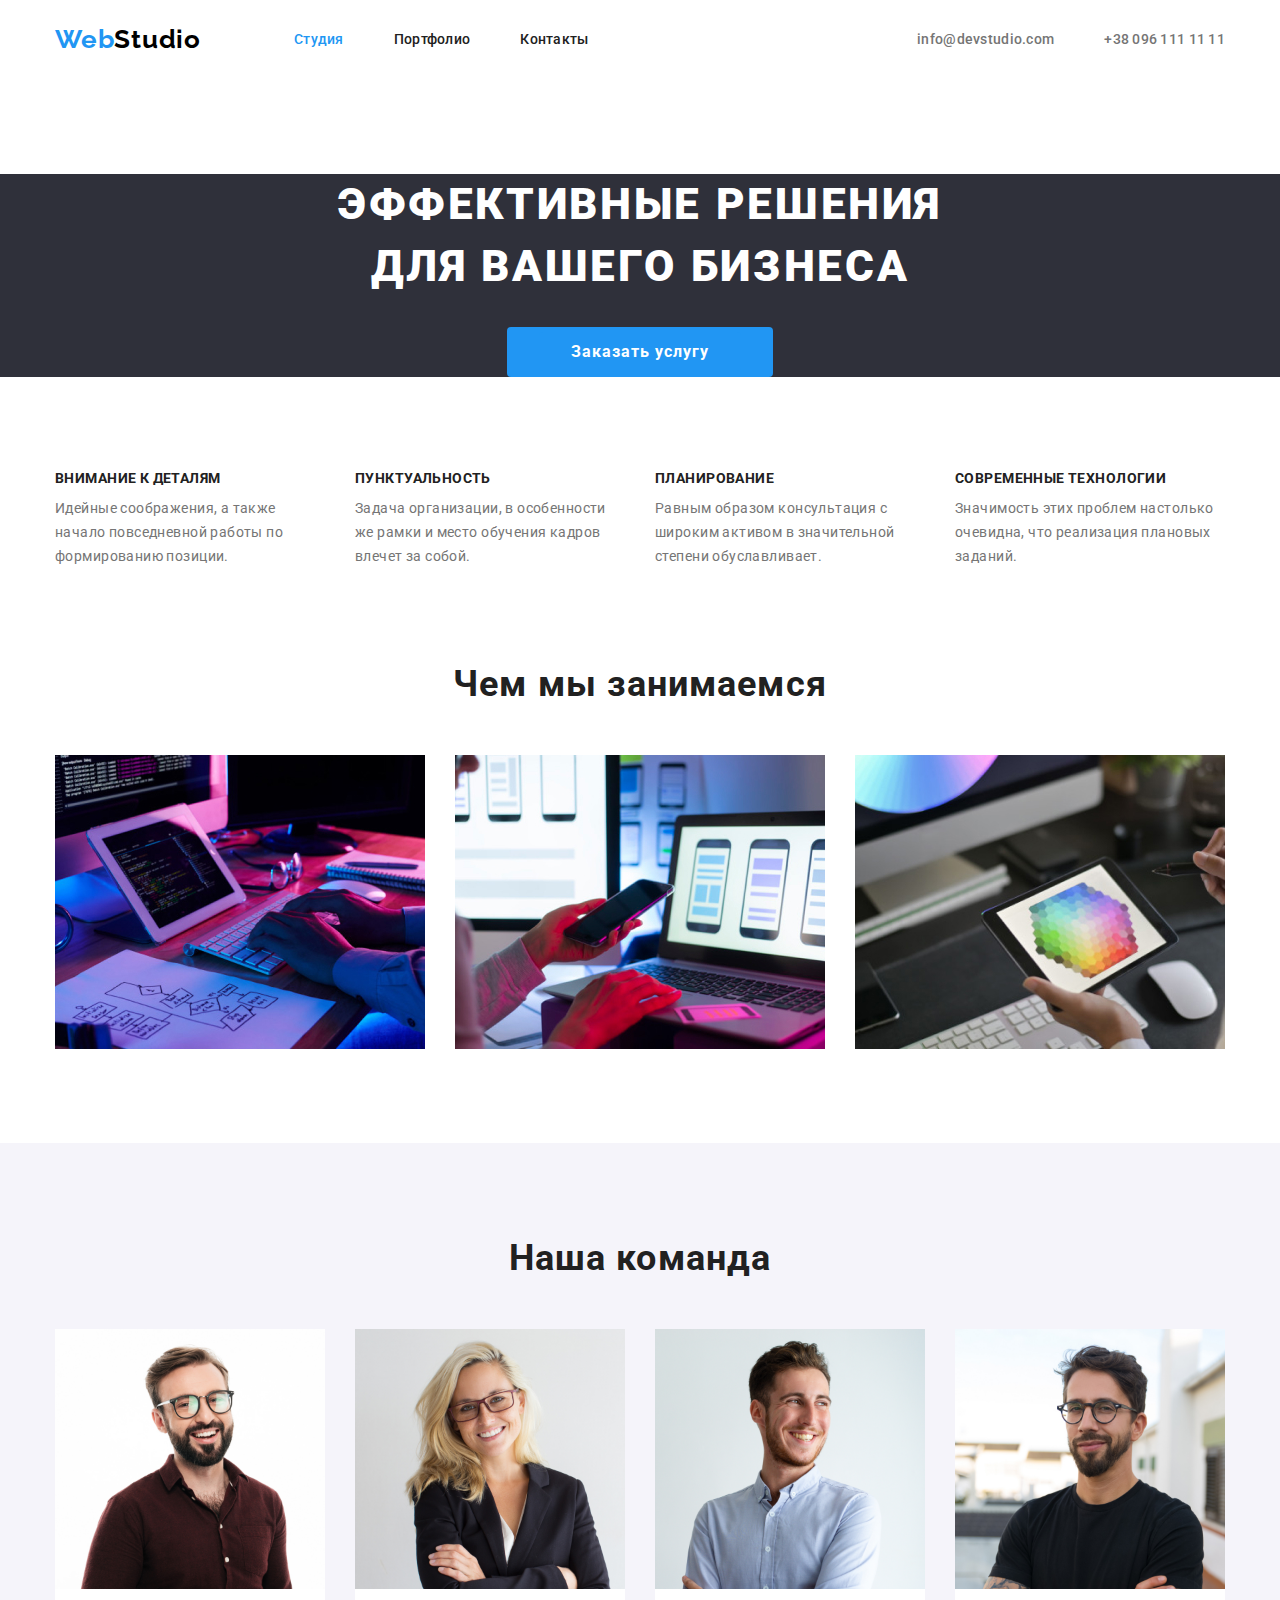
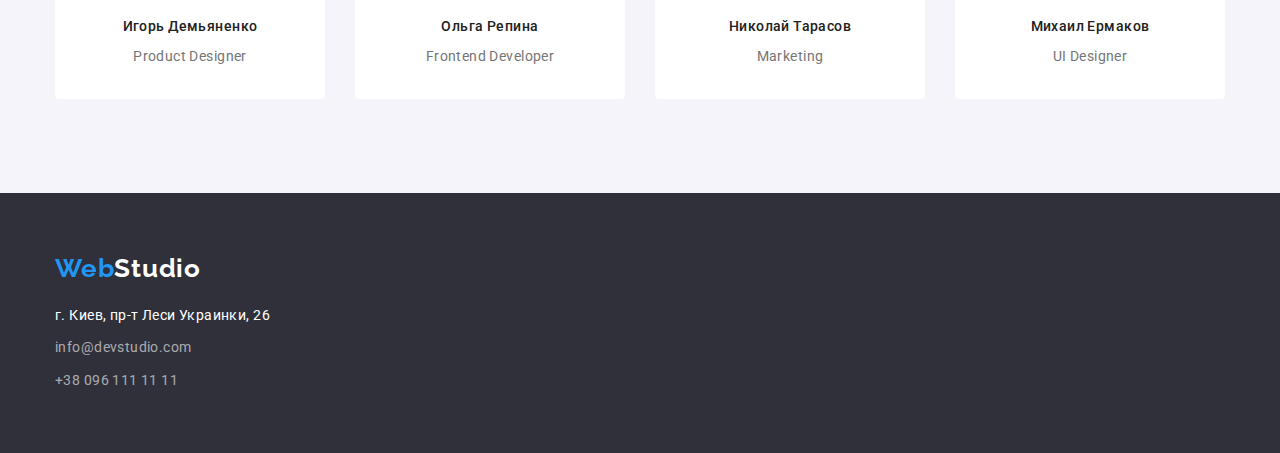
==== commit ac421880: "добавил сетку в студии подправил ошибки" ====
--- a/index.html
+++ b/index.html
@@ -45,23 +45,23 @@
                 <!--Особенности-->
                     <section class="section">
                         <div class="container">
-                            <h2 class="section-title"><span class="hidden">Особенности</span></h2>
+                            <h2 class="section-title about"><span class="hidden">Особенности</span></h2>
                             <ul class="features-list">
-                                <li>
+                                <li class="item">
                                     <h3 class="title">Внимание к деталям</h3>
-                                    <p>Идейные соображения, а также начало повседневной работы по формированию позиции.</p>
+                                    <p class="text">Идейные соображения, а также начало повседневной работы по формированию позиции.</p>
                                 </li>
-                                <li>
+                                <li class="item">
                                     <h3 class="title">Пунктуальность</h3>
-                                    <p>Задача организации, в особенности же рамки и место обучения кадров влечет за собой.</p>
+                                    <p class="text">Задача организации, в особенности же рамки и место обучения кадров влечет за собой.</p>
                                 </li>
-                                <li>
+                                <li class="item">
                                     <h3 class="title">Планирование</h3>
-                                    <p>Равным образом консультация с широким активом в значительной степени обуславливает.</p>
+                                    <p class="text">Равным образом консультация с широким активом в значительной степени обуславливает.</p>
                                 </li>
-                                <li>
+                                <li class="item">
                                     <h3 class="title">Современные технологии</h3>
-                                    <p>Значимость этих проблем настолько очевидна, что реализация плановых заданий.</p>
+                                    <p class="text">Значимость этих проблем настолько очевидна, что реализация плановых заданий.</p>
                                 </li>
                             </ul>
                         </div>
@@ -71,15 +71,15 @@
                         <div class="container">
                         <h2 class="section-title">Чем мы занимаемся</h2>
                         <ul class="features-list">
-                            <li>
+                            <li class="item">
                                 <a class="link" href="#">
                                     <img class="image" src="./images/box1.jpg" alt="рабочее место" width="370" height="294"></a>
                             </li>
-                            <li>
+                            <li class="item">
                                 <a class="link" href="#">
                                     <img class="image" src="./images/box2.jpg" alt="работа за ноутбуком" width="370" height="294"></a>
                             </li>
-                            <li>
+                            <li class="item">
                                 <a class="link" href="#">
                                     <img class="image" src="./images/box3.jpg" alt="планшет в руке" width="370" height="294"></a>
                             </li>
@@ -92,25 +92,25 @@
                             <h2 class="section-title">Наша команда</h2>
                              <div class="team">
                                 <ul class="features-box">
-                                    <li>
-                                    <img class="image" src="./images/img1.jpg" alt="Фото дизайнера" width="270" height="260">
-                                    <h3 class="title">Игорь Демьяненко</h3>
-                                    <p>Product Designer</p>
+                                    <li class="item">
+                                        <img class="image" src="./images/img1.jpg" alt="Фото дизайнера" width="270" height="260">
+                                        <h3 class="title">Игорь Демьяненко</h3>
+                                        <p>Product Designer</p>
                                     </li>
-                                     <li>
-                                    <img class="image" src="./images/img2.jpg" alt="Фото разработчика" width="270" height="260">
-                                    <h3 class="title">Ольга Репина</h3>
-                                    <p>Frontend Developer</p>
+                                     <li class="item">
+                                        <img class="image" src="./images/img2.jpg" alt="Фото разработчика" width="270" height="260">
+                                        <h3 class="title">Ольга Репина</h3>
+                                        <p>Frontend Developer</p>
                                      </li>
-                                     <li>
-                                    <img class="image" src="./images/img3.jpg" alt="Фото маркетолога" width="270" height="260">
-                                    <h3 class="title">Николай Тарасов</h3>
-                                    <p>Marketing</p>
+                                     <li class="item">
+                                        <img class="image" src="./images/img3.jpg" alt="Фото маркетолога" width="270" height="260">
+                                        <h3 class="title">Николай Тарасов</h3>
+                                        <p>Marketing</p>
                                      </li>
-                                     <li>
-                                    <img class="image" src="./images/img4.jpg" alt="Фото UI дизайнера" width="270" height="260">
-                                    <h3 class="title">Михаил Ермаков</h3>
-                                    <p>UI Designer</p>
+                                     <li class="item">
+                                        <img class="image" src="./images/img4.jpg" alt="Фото UI дизайнера" width="270" height="260">
+                                        <h3 class="title">Михаил Ермаков</h3>
+                                        <p>UI Designer</p>
                                     </li>
                                 </ul>
                             </div>
--- a/css/styles.css
+++ b/css/styles.css
@@ -20,25 +20,25 @@
   --second-bg-color: #2f303a;
   --section-bg-color: #f5f4fa;
 }
+
 .container {
   margin-left: auto;
   margin-right: auto;
   width: 1200px;
   padding: 0px 15px;
-  outline: 3px solid teal;
+  /* outline: 3px solid teal; */
 }
 /* Стили для index.html */
 
 /* Header */
-.header-page {
-  border: 1px solid #ececec;
-}
+
 .site-contacts {
   margin-left: auto;
   align-items: center;
   display: flex;
 }
 .site-navigation {
+  margin-bottom: 94px;
   display: flex;
   justify-content: flex-start;
 }
@@ -189,12 +189,7 @@
 }
 .holder-container {
 }
-/* .item>.picture {
-display: block;
-  max-width: 100%;
-  height: auto;
-
-} */
+
 .section-holder {
   padding: 94px 0px;
   background-color: var(--section-bg-color);
@@ -202,6 +197,9 @@
 .section {
   margin-bottom: 94px;
 }
+.container > .about {
+  margin-bottom: 0px;
+}
 .section-title {
   margin-bottom: 50px;
   color: var(--title-text-color);
@@ -212,6 +210,13 @@
   letter-spacing: 0.03em;
 }
 /* Features */
+.features-list .item + .item {
+  margin-left: 30px;
+}
+.features-list {
+  display: flex;
+  justify-content: space-between;
+}
 .image {
   display: block;
 }
@@ -219,6 +224,7 @@
   margin-bottom: 94px;
 }
 .features-list p {
+  width: 270px;
   margin: 0;
 }
 .features-list .title {
@@ -229,6 +235,12 @@
   line-height: 1.14;
   letter-spacing: 0.03em;
   text-transform: uppercase;
+}
+.features-box .item + .item {
+  margin-left: 30px;
+}
+.features-box {
+  display: flex;
 }
 .features-box p {
   margin: 0;
@@ -309,6 +321,36 @@
   letter-spacing: 0.03em;
 }
 /*Стили для portfolio.html */
+.line-header {
+  border-bottom: 1px solid #ececec;
+}
+.main-items {
+  display: flex;
+  flex-wrap: wrap;
+  padding-bottom: 94px;
+}
+.main-items .item:nth-last-child(-n + 3) {
+  margin-bottom: 0px;
+}
+.main-items .item:nth-child(3n) {
+  margin-right: 0px;
+}
+.main-items .item {
+  margin-bottom: 30px;
+  margin-right: 30px;
+  background-color: var(--primary-bg-color);
+  border: 1px solid #eeeeee;
+  width: 370px;
+}
+.filter {
+  justify-content: center;
+  display: flex;
+  /* margin-top: 94px; */
+  padding-bottom: 50px;
+}
+.filter-list + .filter-list {
+  margin-left: 8px;
+}
 .filter-list {
   font-weight: 500;
   font-size: 16px;
@@ -329,7 +371,7 @@
   line-height: 2;
   letter-spacing: 0.06em;
 }
-.item> .link{
+.item > .link {
   display: block;
 }
 .picture {
@@ -337,42 +379,10 @@
   max-width: 100%;
   height: auto;
 }
-/* .item .description {
-  margin-bottom: 20px;
-} */
-/* .item {
-  display: flex;
-  flex-wrap: wrap;
-  width: 370px;
-  background-color: teal; */
-}
-/* .main-items p {
-  margin: 0px; */
-}
-.main-box .item {
-  margin-right: 0px;
-  display: flex;
-  flex-wrap: wrap;
-}
-/* .main-items > li{
-  margin: 0px;
-} */
-.main-items .item:nth-last-child(-n+3)
-{
-margin-bottom: 0px;
-}
-.main-items .item:nth-child(3n) {
-margin-right: 0px;
-}
-.main-items .item {
-  margin-right: 30px;
- display: inline-block;
-  background-color: var(--primary-bg-color);
-  border: 1px solid #eeeeee;
-  width: 370px;
-}
 .main-items .link {
-  display:inline-block;
+  max-width: 100%;
+  height: auto;
+  display: block;
   color: var(--primary-text-color);
 }
 .main-items .description {
@@ -399,6 +409,3 @@
   letter-spacing: 0.03em;
   outline: transparent;
 }
-.filter {
-  margin-bottom: 50px;
-}
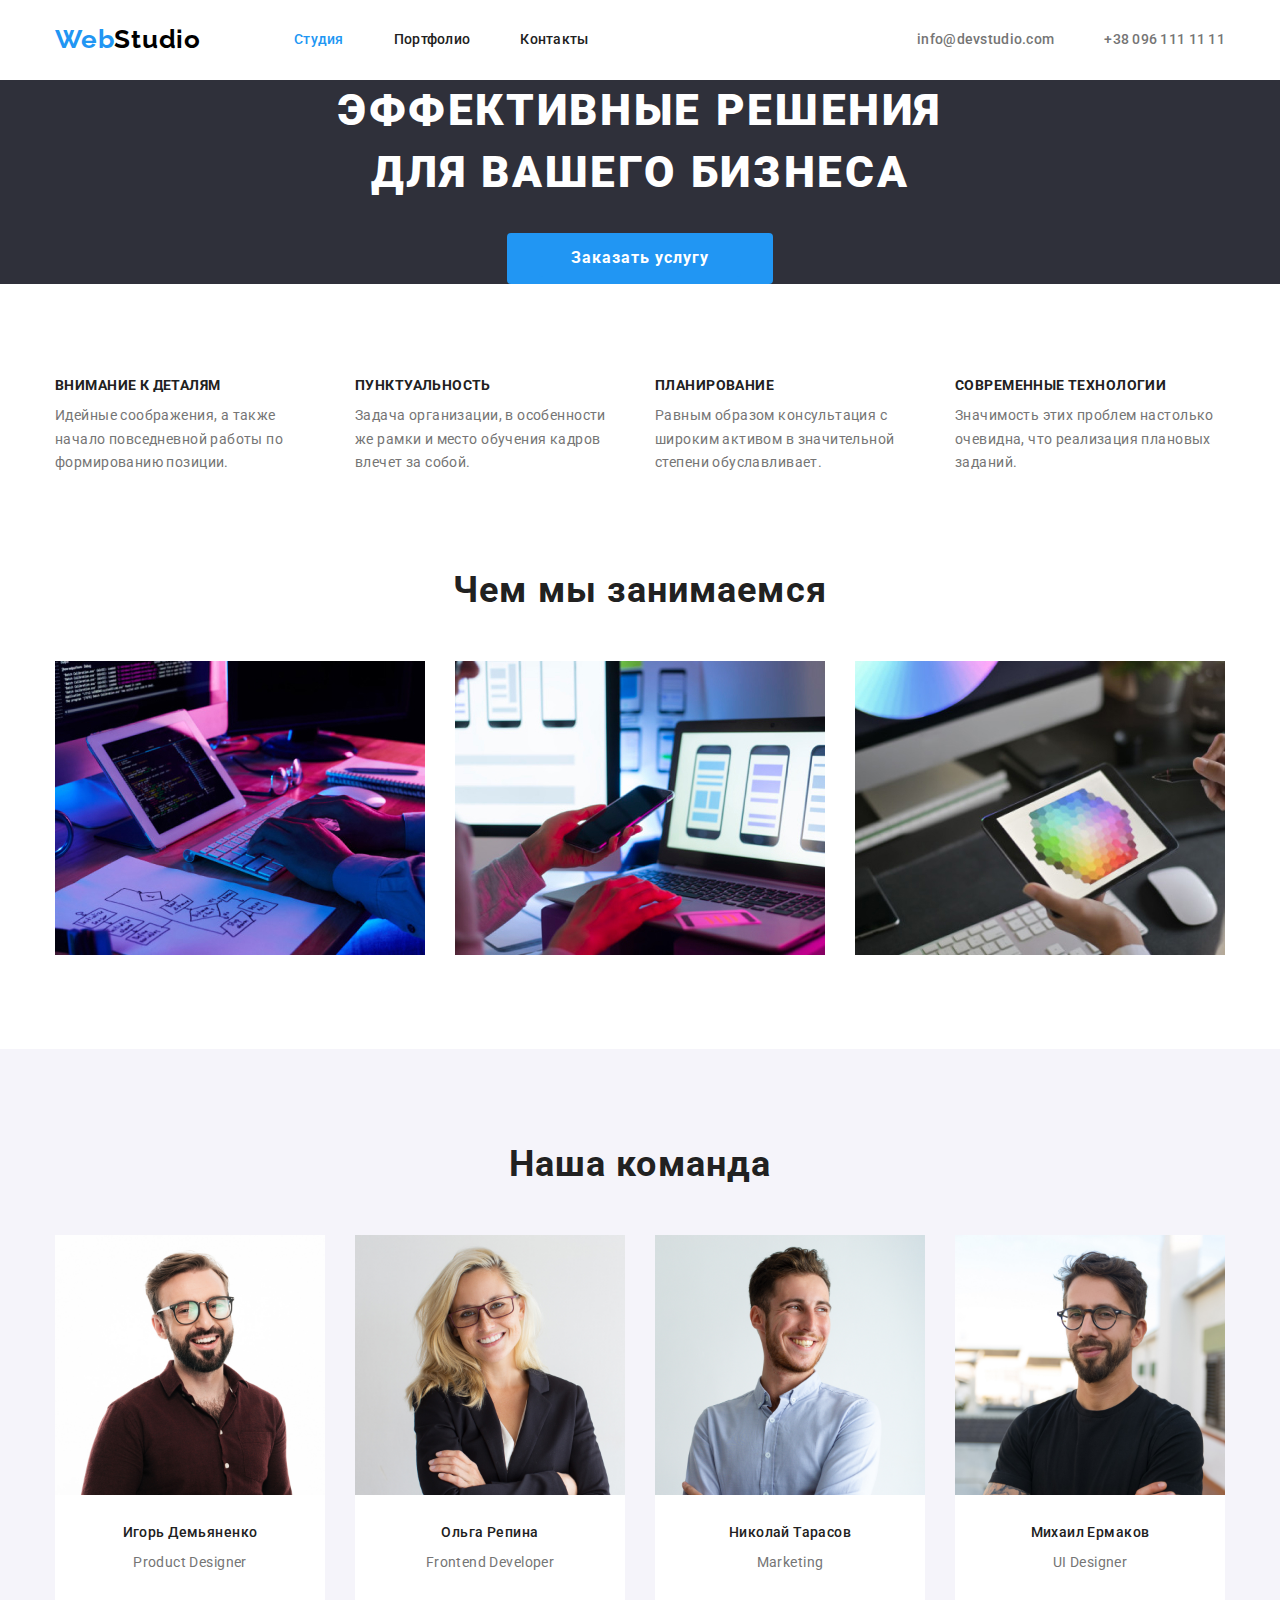
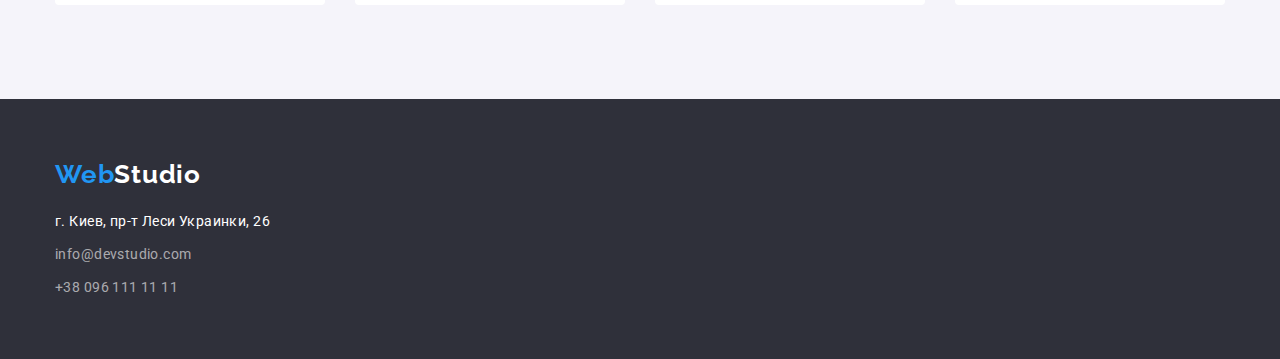
==== commit 4d7cbbc7: "убрал br в hero" ====
--- a/index.html
+++ b/index.html
@@ -18,7 +18,6 @@
                             <a class="logo link" href="./index.html">
                                 <p><span class="logo-part">Web</span>Studio</p>
                             </a>
-                        
                             <ul class="nav-container">
                                 <li class="send"><a class="site-nav link current" href="#">Студия</a></li>
                                 <li class="send"><a class="site-nav link" href="./portfolio.html">Портфолио</a></li>
@@ -38,7 +37,7 @@
                 <!--Герой-->
                     <section class="hero"> 
                         <div class="container">
-                        <h1 class="hero-title">Эффективные решения<br /> для вашего бизнеса</h1>
+                        <h1 class="hero-title">Эффективные решения для вашего бизнеса</h1>
                         <button class="primary-button"><span class="primary-button">Заказать услугу</span></button>
                         </div>
                     </section>
--- a/css/styles.css
+++ b/css/styles.css
@@ -26,8 +26,10 @@
   margin-right: auto;
   width: 1200px;
   padding: 0px 15px;
+
   /* outline: 3px solid teal; */
 }
+
 /* Стили для index.html */
 
 /* Header */
@@ -38,7 +40,6 @@
   display: flex;
 }
 .site-navigation {
-  margin-bottom: 94px;
   display: flex;
   justify-content: flex-start;
 }
@@ -67,6 +68,10 @@
   margin-top: 32px;
   margin-bottom: 32px;
 }
+.auth-nav .link:hover,
+.auth-nav .link:focus {
+  color: var(--accent-color);
+}
 
 .logo-container {
   align-items: center;
@@ -75,13 +80,14 @@
 
 .auth-nav .link {
   display: block;
+
   color: var(--primary-text-color);
   font-weight: 500;
   font-size: 14px;
   line-height: 1.14;
   letter-spacing: 0.02em;
 }
-/* Portfolio-main */
+
 body {
   margin: 0;
   font-family: 'Raleway', sans-serif;
@@ -103,10 +109,6 @@
   text-decoration: none;
 }
 
-.auth-nav .link:hover,
-.auth-nav .link:focus {
-  color: var(--accent-color);
-}
 /* logo */
 .logo-container > .logo {
   align-items: center;
@@ -127,6 +129,7 @@
 .logo-part {
   color: var(--accent-color);
 }
+
 /*Site-nav*/
 .site-nav {
   display: flex;
@@ -153,7 +156,11 @@
   text-align: center;
 }
 .hero-title {
+  display: block;
+  width: 696px;
+  margin: auto;
   margin-bottom: 30px;
+
   color: var(--second-text-color);
   font-weight: 900;
   font-size: 44px;
@@ -168,7 +175,7 @@
   border-radius: 4px;
   border: none;
   min-width: 200px;
-  height: 50px;
+
   background-color: var(--accent-color);
   color: var(--second-text-color);
   font-weight: 700;
@@ -345,7 +352,7 @@
 .filter {
   justify-content: center;
   display: flex;
-  /* margin-top: 94px; */
+  padding-top: 94px;
   padding-bottom: 50px;
 }
 .filter-list + .filter-list {
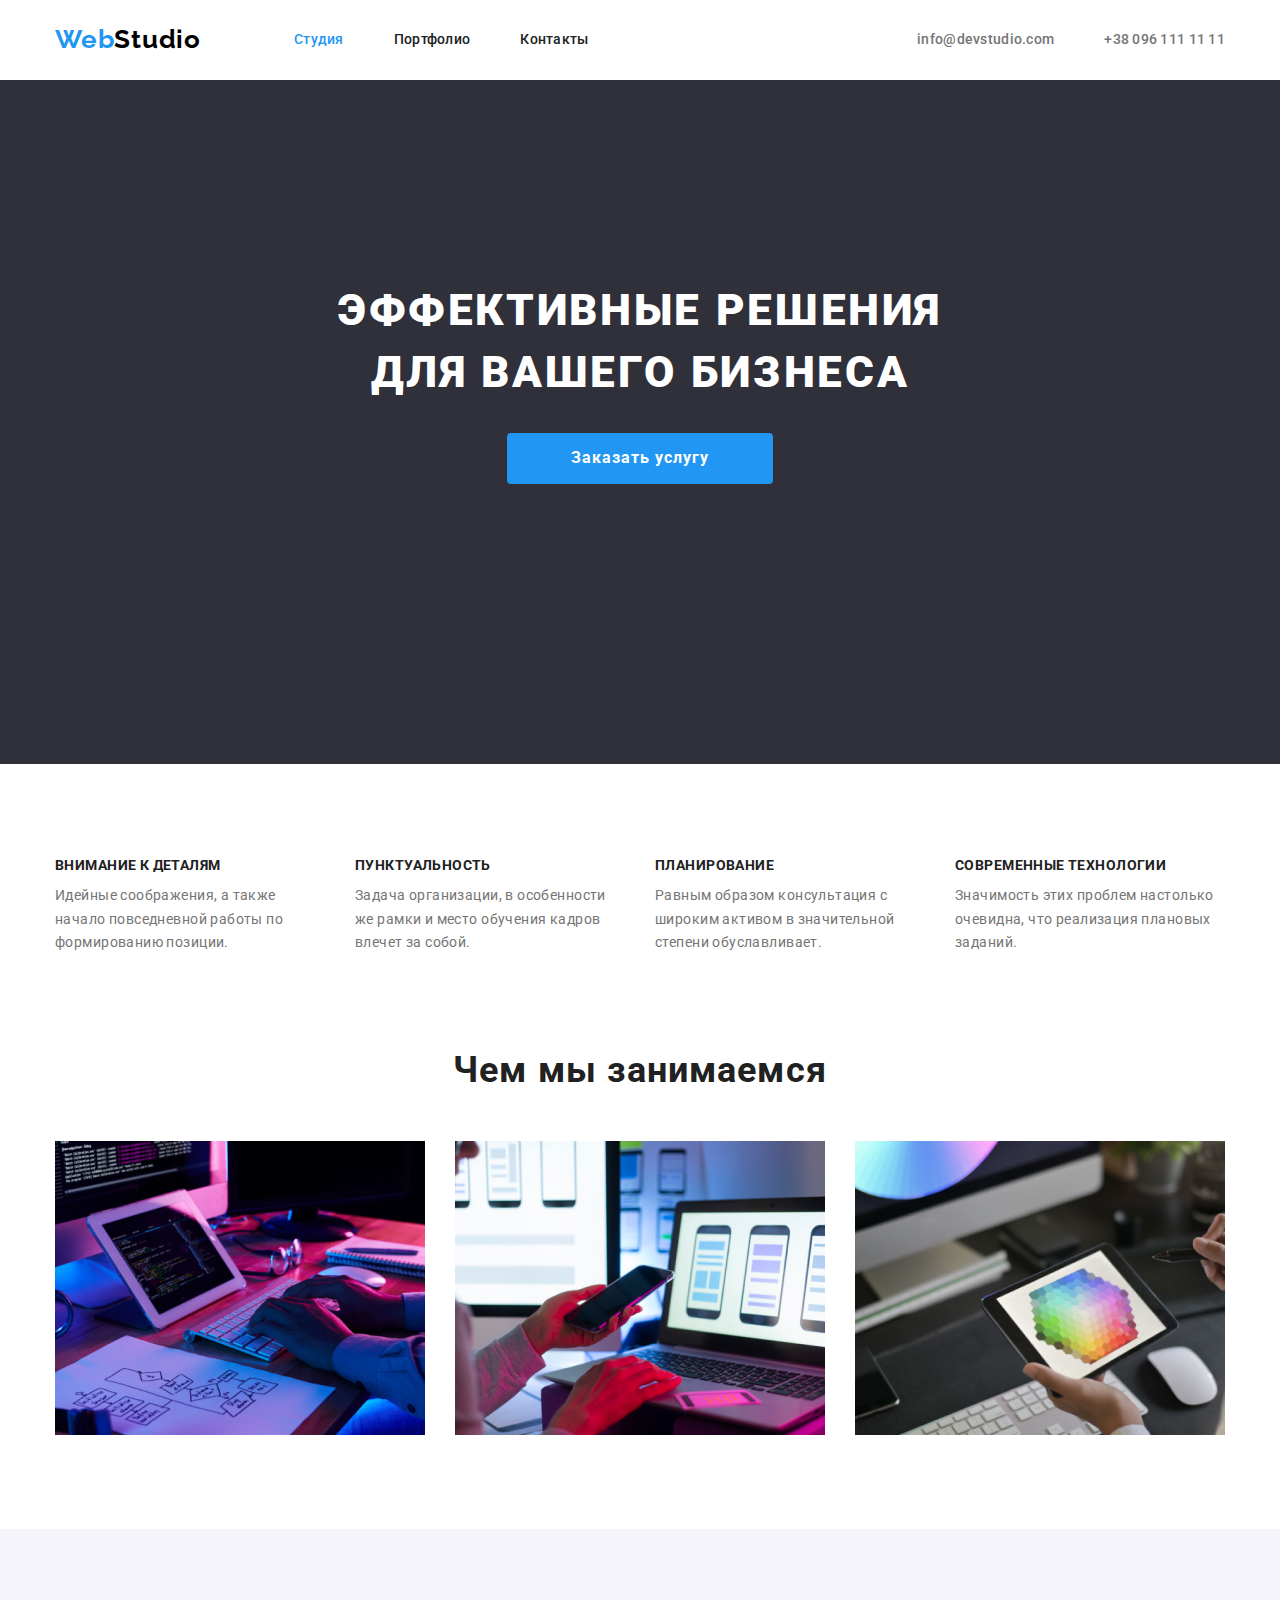
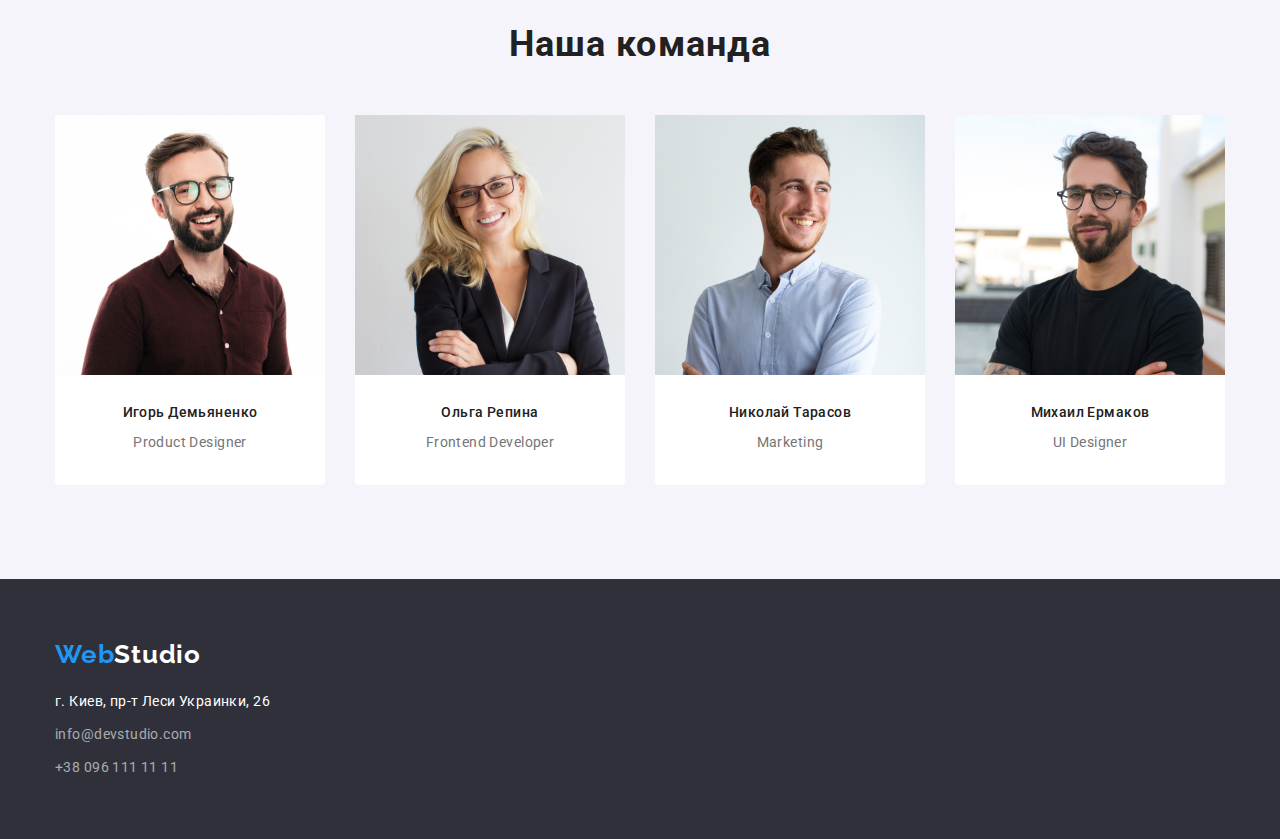
==== commit b4f3a37f: "выровлял маржины и убрал падинги в ненужных местах" ====
--- a/index.html
+++ b/index.html
@@ -42,7 +42,7 @@
                         </div>
                     </section>
                 <!--Особенности-->
-                    <section class="section">
+                    <section class="section-features">
                         <div class="container">
                             <h2 class="section-title about"><span class="hidden">Особенности</span></h2>
                             <ul class="features-list">
@@ -66,7 +66,7 @@
                         </div>
                     </section>
                 <!--Чем мы занимаемся-->
-                    <section class="section">
+                    <section class="section-works">
                         <div class="container">
                         <h2 class="section-title">Чем мы занимаемся</h2>
                         <ul class="features-list">
--- a/css/styles.css
+++ b/css/styles.css
@@ -150,7 +150,8 @@
 .hero-container {
 }
 .hero {
-  margin-bottom: 94px;
+  padding-bottom: 280px;
+  padding-top: 200px;
   background-color: var(--second-bg-color);
   align-items: center;
   text-align: center;
@@ -201,8 +202,12 @@
   padding: 94px 0px;
   background-color: var(--section-bg-color);
 }
-.section {
-  margin-bottom: 94px;
+.section-works {
+  padding-bottom: 94px;
+}
+.section-features {
+  padding-bottom: 94px;
+  padding-top: 94px;
 }
 .container > .about {
   margin-bottom: 0px;
@@ -282,17 +287,19 @@
   margin-bottom: 9px;
 }
 .logo-container .logo-sub {
-  margin-top: 60px;
   margin-bottom: 20px;
 }
 .items .footer-link:first-child {
   margin-bottom: 9px;
 }
-.items .footer-link:last-child {
+/* .items .footer-link:last-child {
   padding-bottom: 60px;
-}
+} */
 
 .footer {
+  padding-bottom: 60px;
+  padding-top: 60px;
+
   background-color: var(--second-bg-color);
 }
 .footer .item {
